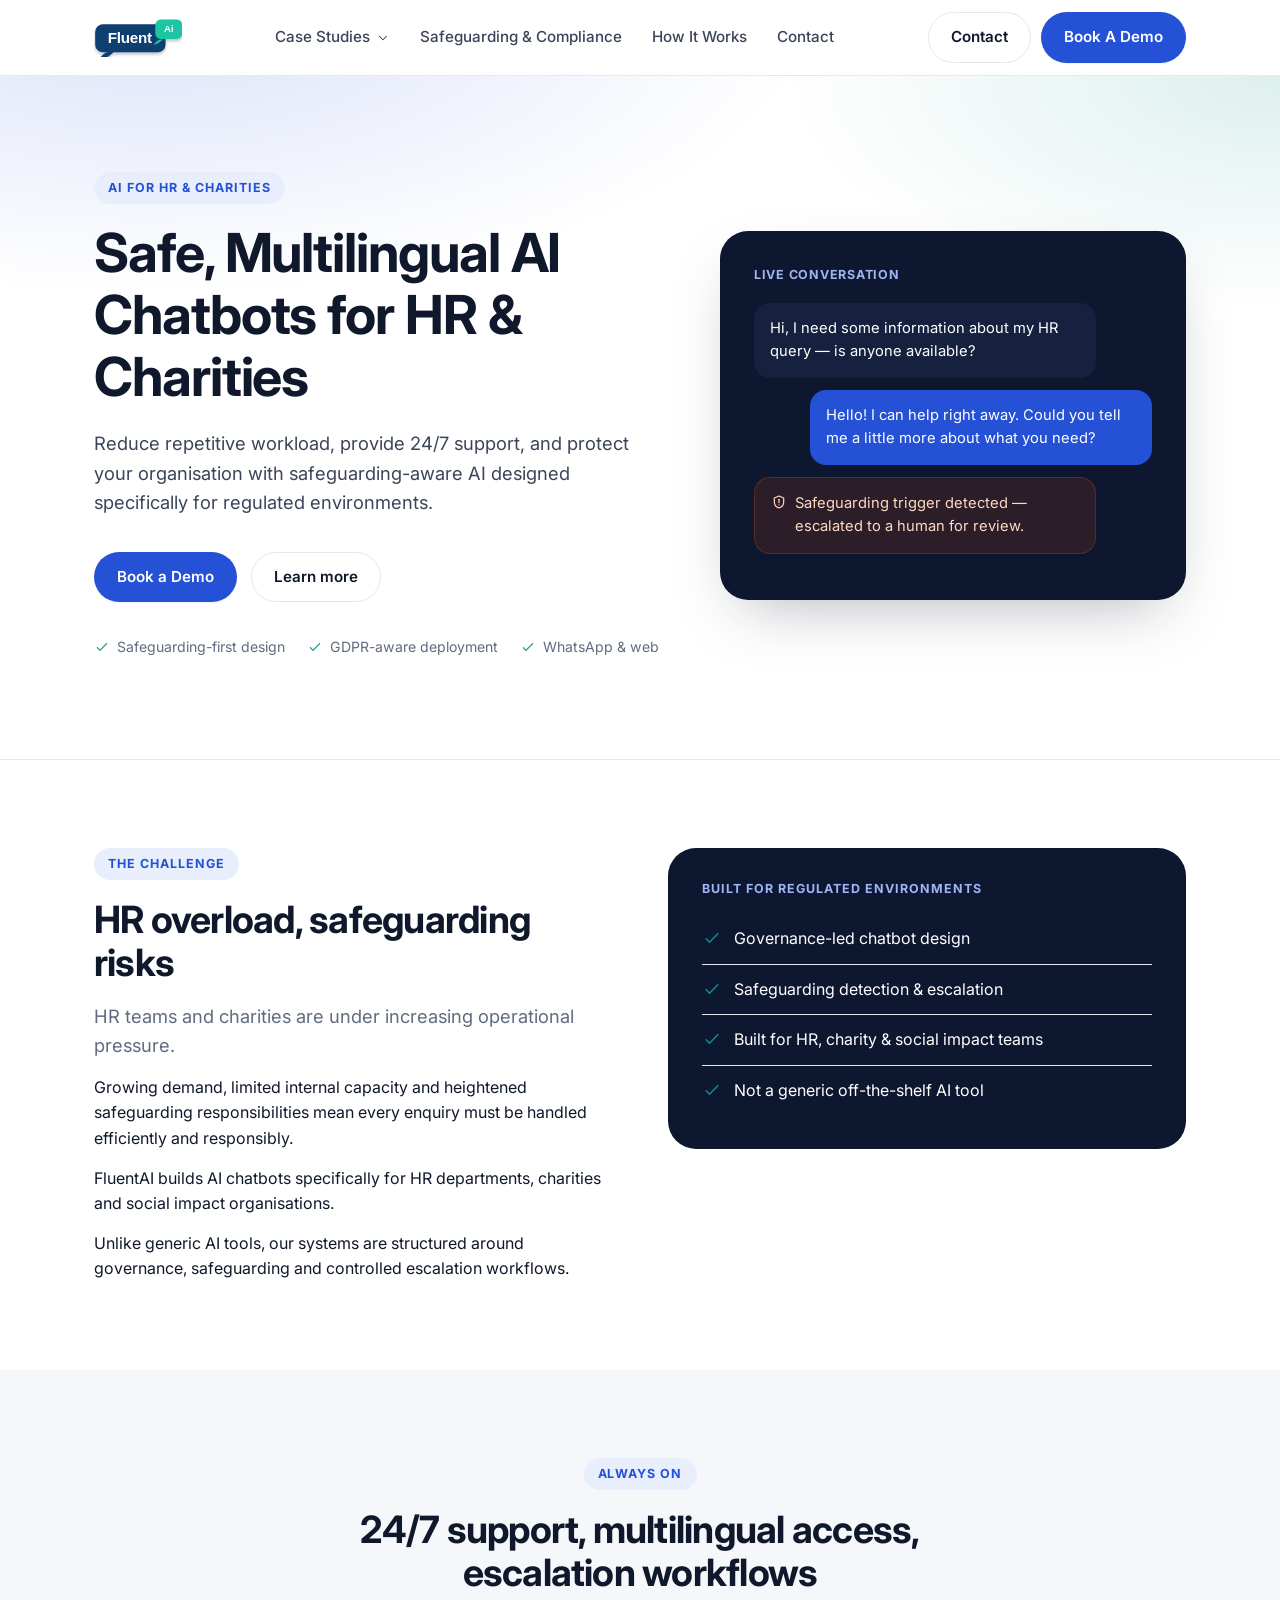
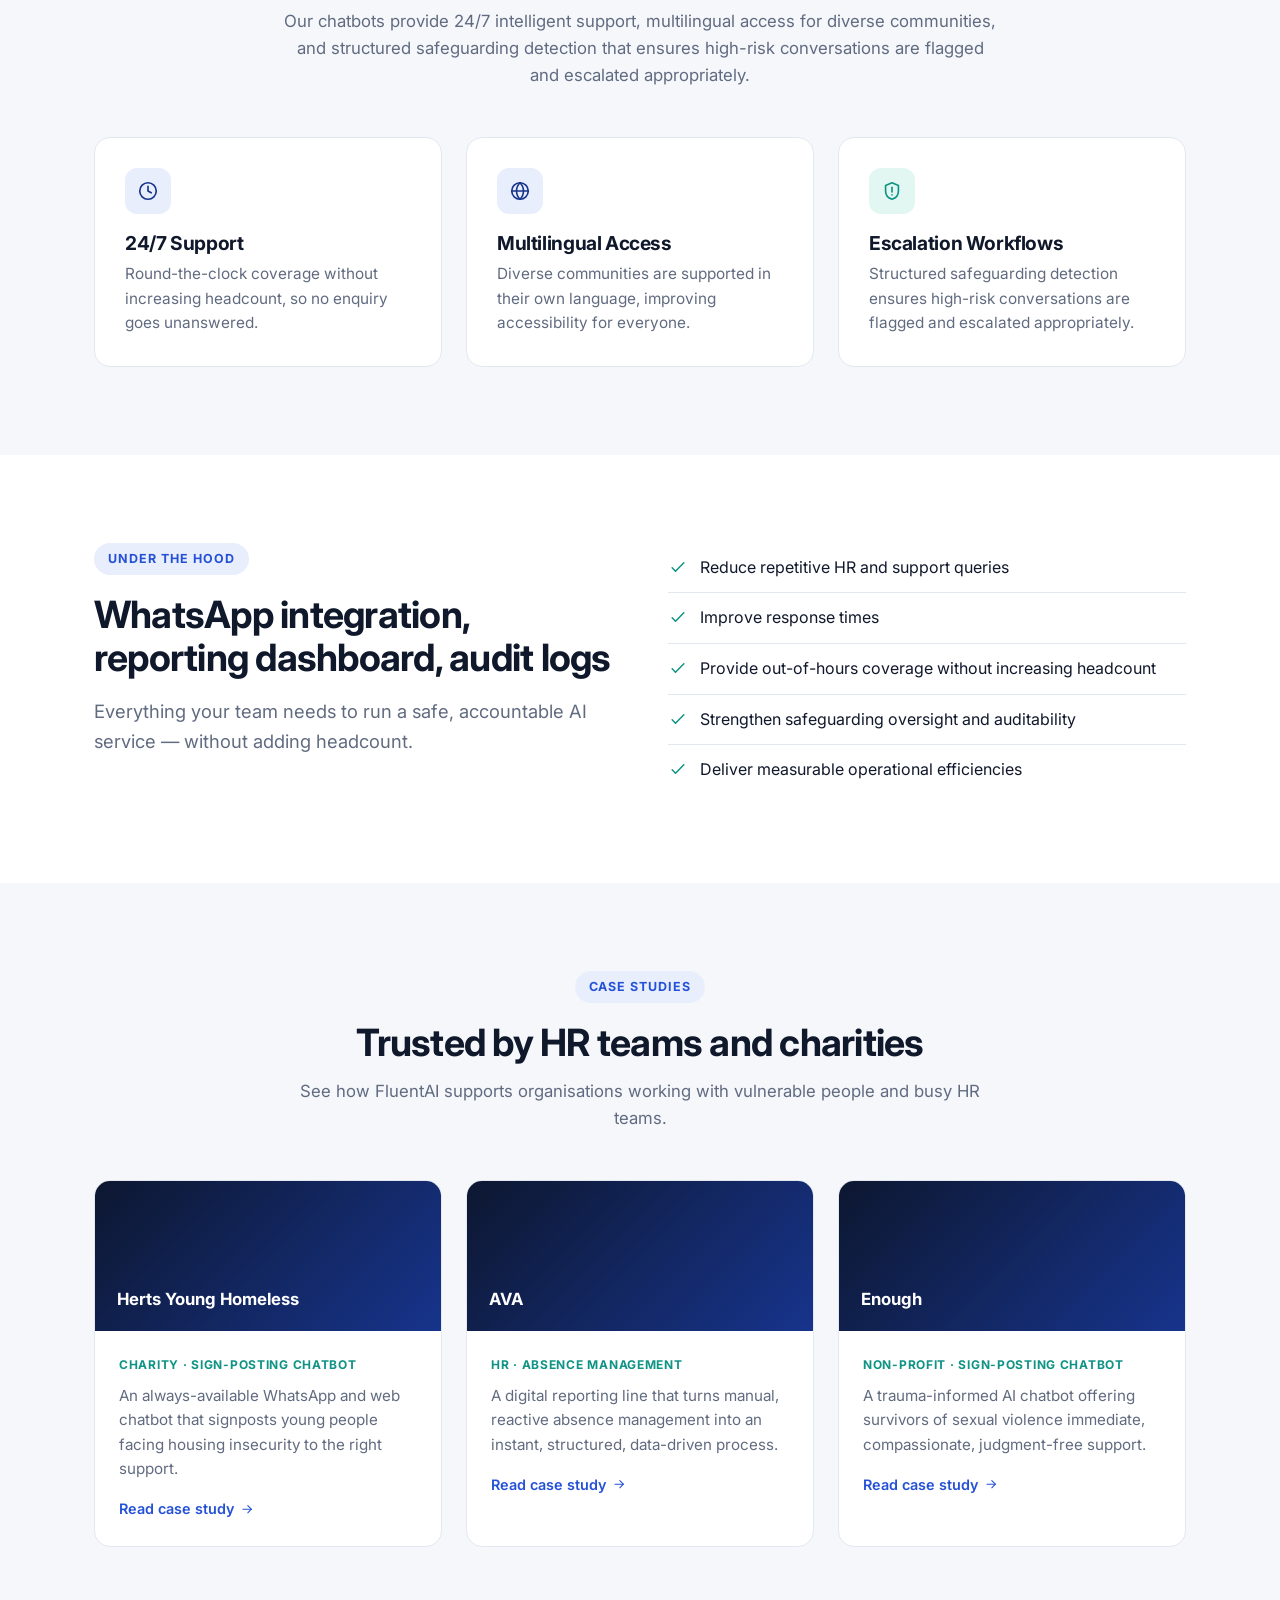
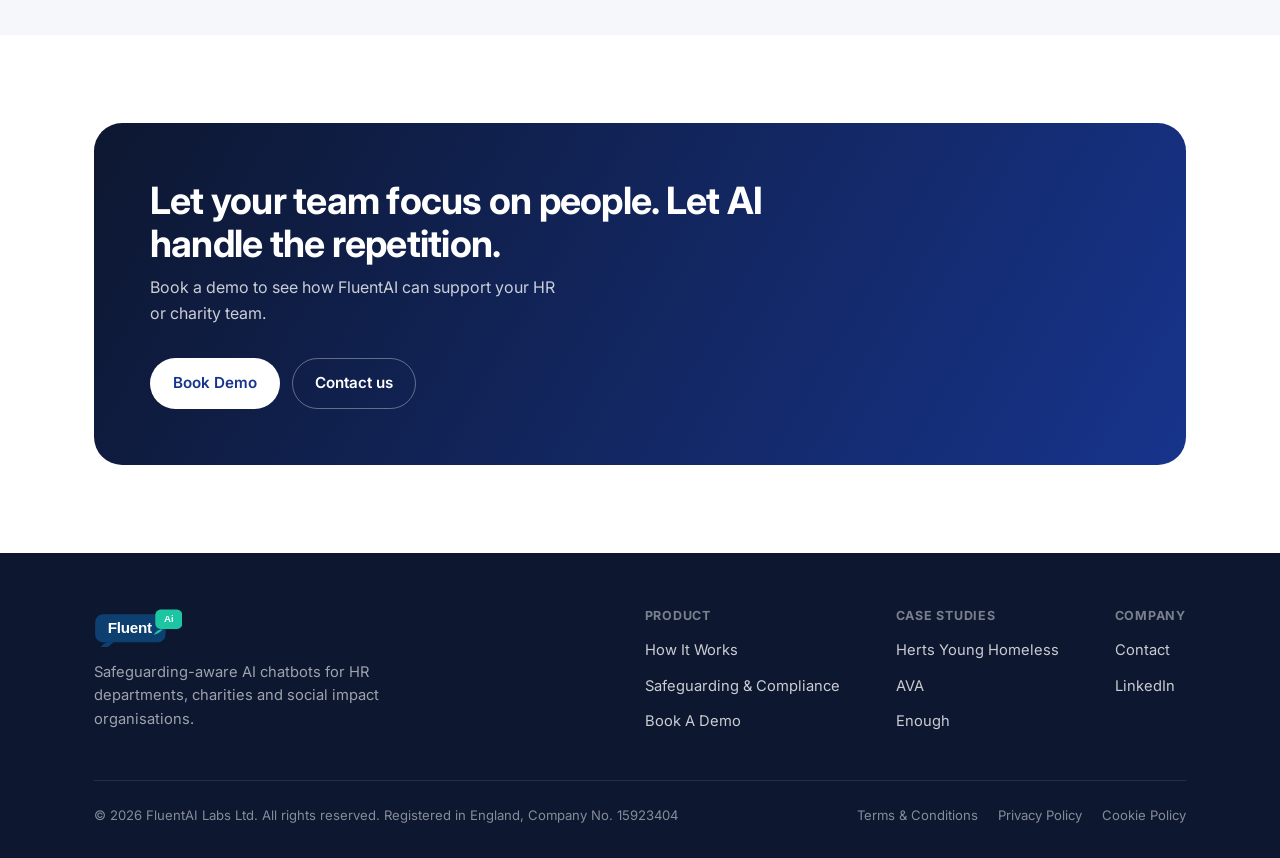
==== index.html @ 43ae9931 "Replace header/footer wordmark with the FluentAI logo, drop template notices Adds assets/logo.svg (t" ====
<!doctype html>
<html lang="en-GB">
<head>
  <meta charset="UTF-8">
  <meta name="viewport" content="width=device-width, initial-scale=1">
  <title>FluentAI — Safe, Multilingual AI Chatbots for HR & Charities</title>
  <meta name="description" content="FluentAI builds safeguarding-aware AI chatbots for HR departments, charities and social impact organisations — 24/7 support, multilingual access and controlled escalation workflows.">
  <link rel="icon" href="/favicon.svg" type="image/svg+xml">
  <link rel="preconnect" href="https://fonts.googleapis.com">
  <link rel="preconnect" href="https://fonts.gstatic.com" crossorigin>
  <link href="https://fonts.googleapis.com/css2?family=Inter:wght@400;500;600;700;800&display=swap" rel="stylesheet">
  <link rel="stylesheet" href="/css/styles.css">
</head>
<body>
  <a class="skip-link" href="#main">Skip to content</a>

  <header class="site-header">
    <div class="container">
      <a class="brand" href="/">
        <img src="/assets/logo.svg" alt="FluentAI" class="brand-logo">
      </a>

      <nav class="nav-primary" aria-label="Primary">
        <ul>
          <li class="has-dropdown">
            <a class="nav-link" href="/case-studies/herts-young-homeless.html">Case Studies
              <svg class="icon"><use href="/assets/icons.svg#icon-chevron-down"></use></svg>
            </a>
            <div class="dropdown">
              <a href="/case-studies/herts-young-homeless.html">Herts Young Homeless</a>
              <a href="/case-studies/enough.html">Enough</a>
              <a href="/case-studies/ava.html">AVA</a>
            </div>
          </li>
          <li><a class="nav-link" href="/safeguarding-compliance.html">Safeguarding &amp; Compliance</a></li>
          <li><a class="nav-link" href="/how-it-works.html">How It Works</a></li>
          <li><a class="nav-link" href="/contact.html">Contact</a></li>
        </ul>
      </nav>

      <div class="header-cta">
        <a class="btn btn-ghost" href="/contact.html">Contact</a>
        <a class="btn btn-primary" href="/book-a-demo.html">Book A Demo</a>
        <button class="nav-toggle" aria-label="Toggle menu" aria-expanded="false">
          <svg class="icon"><use href="/assets/icons.svg#icon-menu"></use></svg>
        </button>
      </div>
    </div>
  </header>

  <main id="main">
    <section class="hero">
      <div class="container hero-grid">
        <div>
          <span class="eyebrow">AI for HR &amp; Charities</span>
          <h1>Safe, Multilingual AI Chatbots for HR &amp; Charities</h1>
          <p class="lede">Reduce repetitive workload, provide 24/7 support, and protect your organisation with safeguarding-aware AI designed specifically for regulated environments.</p>
          <div class="hero-actions">
            <a class="btn btn-primary" href="/book-a-demo.html">Book a Demo</a>
            <a class="btn btn-ghost" href="/how-it-works.html">Learn more</a>
          </div>
          <div class="hero-trust">
            <span><svg class="icon"><use href="/assets/icons.svg#icon-check"></use></svg> Safeguarding-first design</span>
            <span><svg class="icon"><use href="/assets/icons.svg#icon-check"></use></svg> GDPR-aware deployment</span>
            <span><svg class="icon"><use href="/assets/icons.svg#icon-check"></use></svg> WhatsApp &amp; web</span>
          </div>
        </div>

        <div class="hero-panel">
          <div class="panel-tag">Live conversation</div>
          <div class="chat-bubble">Hi, I need some information about my HR query — is anyone available?</div>
          <div class="chat-bubble user">Hello! I can help right away. Could you tell me a little more about what you need?</div>
          <div class="chat-bubble flag">
            <svg class="icon"><use href="/assets/icons.svg#icon-shield-alert"></use></svg>
            <span>Safeguarding trigger detected — escalated to a human for review.</span>
          </div>
        </div>
      </div>
    </section>

    <section>
      <div class="container split">
        <div>
          <span class="eyebrow">The Challenge</span>
          <h2>HR overload, safeguarding risks</h2>
          <p class="lede">HR teams and charities are under increasing operational pressure.</p>
          <p>Growing demand, limited internal capacity and heightened safeguarding responsibilities mean every enquiry must be handled efficiently and responsibly.</p>
          <p>FluentAI builds AI chatbots specifically for HR departments, charities and social impact organisations.</p>
          <p>Unlike generic AI tools, our systems are structured around governance, safeguarding and controlled escalation workflows.</p>
        </div>
        <div class="stat-panel">
          <h4>Built for regulated environments</h4>
          <ul class="check-list">
            <li><svg class="icon"><use href="/assets/icons.svg#icon-check"></use></svg> Governance-led chatbot design</li>
            <li><svg class="icon"><use href="/assets/icons.svg#icon-check"></use></svg> Safeguarding detection &amp; escalation</li>
            <li><svg class="icon"><use href="/assets/icons.svg#icon-check"></use></svg> Built for HR, charity &amp; social impact teams</li>
            <li><svg class="icon"><use href="/assets/icons.svg#icon-check"></use></svg> Not a generic off-the-shelf AI tool</li>
          </ul>
        </div>
      </div>
    </section>

    <section class="bg-soft">
      <div class="container">
        <div class="section-head center">
          <span class="eyebrow">Always on</span>
          <h2>24/7 support, multilingual access, escalation workflows</h2>
          <p>Our chatbots provide 24/7 intelligent support, multilingual access for diverse communities, and structured safeguarding detection that ensures high-risk conversations are flagged and escalated appropriately.</p>
        </div>
        <div class="grid grid-3">
          <div class="card feature-card">
            <div class="icon-wrap"><svg class="icon"><use href="/assets/icons.svg#icon-clock"></use></svg></div>
            <h3>24/7 Support</h3>
            <p>Round-the-clock coverage without increasing headcount, so no enquiry goes unanswered.</p>
          </div>
          <div class="card feature-card">
            <div class="icon-wrap"><svg class="icon"><use href="/assets/icons.svg#icon-globe"></use></svg></div>
            <h3>Multilingual Access</h3>
            <p>Diverse communities are supported in their own language, improving accessibility for everyone.</p>
          </div>
          <div class="card feature-card accent">
            <div class="icon-wrap"><svg class="icon"><use href="/assets/icons.svg#icon-shield-alert"></use></svg></div>
            <h3>Escalation Workflows</h3>
            <p>Structured safeguarding detection ensures high-risk conversations are flagged and escalated appropriately.</p>
          </div>
        </div>
      </div>
    </section>

    <section>
      <div class="container split">
        <div>
          <span class="eyebrow">Under the hood</span>
          <h2>WhatsApp integration, reporting dashboard, audit logs</h2>
          <p class="lede">Everything your team needs to run a safe, accountable AI service — without adding headcount.</p>
        </div>
        <ul class="check-list">
          <li><svg class="icon"><use href="/assets/icons.svg#icon-check"></use></svg> Reduce repetitive HR and support queries</li>
          <li><svg class="icon"><use href="/assets/icons.svg#icon-check"></use></svg> Improve response times</li>
          <li><svg class="icon"><use href="/assets/icons.svg#icon-check"></use></svg> Provide out-of-hours coverage without increasing headcount</li>
          <li><svg class="icon"><use href="/assets/icons.svg#icon-check"></use></svg> Strengthen safeguarding oversight and auditability</li>
          <li><svg class="icon"><use href="/assets/icons.svg#icon-check"></use></svg> Deliver measurable operational efficiencies</li>
        </ul>
      </div>
    </section>

    <section class="bg-soft">
      <div class="container">
        <div class="section-head center">
          <span class="eyebrow">Case Studies</span>
          <h2>Trusted by HR teams and charities</h2>
          <p>See how FluentAI supports organisations working with vulnerable people and busy HR teams.</p>
        </div>
        <div class="grid grid-3">
          <a class="case-card" href="/case-studies/herts-young-homeless.html">
            <div class="case-media">Herts Young Homeless</div>
            <div class="case-body">
              <span class="case-tag">Charity · Sign-posting chatbot</span>
              <p>An always-available WhatsApp and web chatbot that signposts young people facing housing insecurity to the right support.</p>
              <span class="read-more">Read case study <svg class="icon"><use href="/assets/icons.svg#icon-arrow-right"></use></svg></span>
            </div>
          </a>
          <a class="case-card" href="/case-studies/ava.html">
            <div class="case-media">AVA</div>
            <div class="case-body">
              <span class="case-tag">HR · Absence management</span>
              <p>A digital reporting line that turns manual, reactive absence management into an instant, structured, data-driven process.</p>
              <span class="read-more">Read case study <svg class="icon"><use href="/assets/icons.svg#icon-arrow-right"></use></svg></span>
            </div>
          </a>
          <a class="case-card" href="/case-studies/enough.html">
            <div class="case-media">Enough</div>
            <div class="case-body">
              <span class="case-tag">Non-profit · Sign-posting chatbot</span>
              <p>A trauma-informed AI chatbot offering survivors of sexual violence immediate, compassionate, judgment-free support.</p>
              <span class="read-more">Read case study <svg class="icon"><use href="/assets/icons.svg#icon-arrow-right"></use></svg></span>
            </div>
          </a>
        </div>
      </div>
    </section>

    <section>
      <div class="container">
        <div class="cta-band">
          <div>
            <h2>Let your team focus on people. Let AI handle the repetition.</h2>
            <p>Book a demo to see how FluentAI can support your HR or charity team.</p>
          </div>
          <div class="cta-band-actions">
            <a class="btn btn-on-dark" href="/book-a-demo.html">Book Demo</a>
            <a class="btn btn-ghost-on-dark" href="/contact.html">Contact us</a>
          </div>
        </div>
      </div>
    </section>
  </main>

  <footer class="site-footer">
    <div class="container">
      <div class="footer-top">
        <div class="footer-brand">
          <a class="brand" href="/">
            <img src="/assets/logo.svg" alt="FluentAI" class="brand-logo">
          </a>
          <p>Safeguarding-aware AI chatbots for HR departments, charities and social impact organisations.</p>
        </div>
        <div class="footer-cols">
          <div class="footer-col">
            <h4>Product</h4>
            <ul>
              <li><a href="/how-it-works.html">How It Works</a></li>
              <li><a href="/safeguarding-compliance.html">Safeguarding &amp; Compliance</a></li>
              <li><a href="/book-a-demo.html">Book A Demo</a></li>
            </ul>
          </div>
          <div class="footer-col">
            <h4>Case Studies</h4>
            <ul>
              <li><a href="/case-studies/herts-young-homeless.html">Herts Young Homeless</a></li>
              <li><a href="/case-studies/ava.html">AVA</a></li>
              <li><a href="/case-studies/enough.html">Enough</a></li>
            </ul>
          </div>
          <div class="footer-col">
            <h4>Company</h4>
            <ul>
              <li><a href="/contact.html">Contact</a></li>
              <li><a href="https://www.linkedin.com/in/tidunton/">LinkedIn</a></li>
            </ul>
          </div>
        </div>
      </div>
      <div class="footer-bottom">
        <span>© 2026 FluentAI Labs Ltd. All rights reserved. Registered in England, Company No. 15923404</span>
        <span class="legal-links">
          <a href="/terms-and-conditions.html">Terms &amp; Conditions</a>
          <a href="/privacy-policy.html">Privacy Policy</a>
          <a href="/cookie-policy.html">Cookie Policy</a>
        </span>
      </div>
    </div>
  </footer>

  <script src="/js/main.js"></script>
</body>
</html>
---- css/styles.css ----
/* FluentAI — design system & site styles */

:root {
  --ink: #10182b;
  --ink-soft: #3c4459;
  --muted: #616b80;
  --line: #e3e7f0;
  --surface: #ffffff;
  --surface-soft: #f5f7fb;
  --surface-deep: #0d1730;
  --surface-deep-soft: #16213f;
  --primary: #2451d6;
  --primary-dark: #17348c;
  --primary-soft: #e9eefc;
  --accent: #0e9384;
  --accent-soft: #e2f6f2;
  --warn: #b5450e;
  --radius-sm: 10px;
  --radius-md: 16px;
  --radius-lg: 28px;
  --shadow-sm: 0 1px 2px rgba(16, 24, 43, 0.06);
  --shadow-md: 0 12px 32px -16px rgba(16, 24, 43, 0.28);
  --shadow-lg: 0 24px 64px -24px rgba(16, 24, 43, 0.35);
  --container: 1140px;
  --nav-h: 76px;
}

* { box-sizing: border-box; }
html { scroll-behavior: smooth; }
[hidden] { display: none !important; }

body {
  margin: 0;
  font-family: "Inter", -apple-system, BlinkMacSystemFont, "Segoe UI", Roboto, sans-serif;
  color: var(--ink);
  background: var(--surface);
  line-height: 1.6;
  -webkit-font-smoothing: antialiased;
}

img { max-width: 100%; display: block; }
a { color: inherit; }
ul { list-style: none; margin: 0; padding: 0; }
button { font: inherit; }

.container {
  width: 100%;
  max-width: var(--container);
  margin: 0 auto;
  padding: 0 24px;
}

.icon {
  width: 1em;
  height: 1em;
  stroke: currentColor;
  fill: none;
  stroke-width: 1.8;
  stroke-linecap: round;
  stroke-linejoin: round;
}

/* Skip link */
.skip-link {
  position: absolute;
  left: -999px;
  top: 0;
  background: var(--primary);
  color: #fff;
  padding: 12px 18px;
  border-radius: 0 0 8px 0;
  z-index: 200;
}
.skip-link:focus { left: 0; }

/* ---------- Header ---------- */
.site-header {
  position: sticky;
  top: 0;
  z-index: 100;
  height: var(--nav-h);
  display: flex;
  align-items: center;
  background: rgba(255, 255, 255, 0.98);
  border-bottom: 1px solid var(--line);
}

.site-header .container {
  display: flex;
  align-items: center;
  justify-content: space-between;
  gap: 24px;
}

.brand {
  display: flex;
  align-items: center;
  gap: 10px;
  text-decoration: none;
  flex-shrink: 0;
}

.brand-logo {
  height: 38px;
  width: auto;
  display: block;
}

.nav-primary {
  display: flex;
  align-items: center;
  gap: 4px;
}

.nav-primary > ul {
  display: flex;
  align-items: center;
  gap: 2px;
}

.nav-link {
  display: inline-flex;
  align-items: center;
  gap: 6px;
  padding: 10px 14px;
  border-radius: 999px;
  text-decoration: none;
  color: var(--ink-soft);
  font-size: 0.95rem;
  font-weight: 500;
  white-space: nowrap;
}
.nav-link:hover,
.nav-link:focus-visible,
.nav-link[aria-current="page"] {
  background: var(--surface-soft);
  color: var(--ink);
}

.has-dropdown { position: relative; }
.has-dropdown .nav-link svg { width: 14px; height: 14px; transition: transform 0.15s ease; }
.has-dropdown.is-open .nav-link svg { transform: rotate(180deg); }

.dropdown {
  position: absolute;
  top: calc(100% + 8px);
  left: 0;
  min-width: 240px;
  background: var(--surface);
  border: 1px solid var(--line);
  border-radius: var(--radius-md);
  box-shadow: var(--shadow-md);
  padding: 8px;
  opacity: 0;
  visibility: hidden;
  transform: translateY(6px);
  transition: opacity 0.15s ease, transform 0.15s ease, visibility 0.15s;
}
.has-dropdown.is-open .dropdown,
.has-dropdown:hover .dropdown,
.has-dropdown:focus-within .dropdown {
  opacity: 1;
  visibility: visible;
  transform: translateY(0);
}

.dropdown a {
  display: block;
  padding: 10px 14px;
  border-radius: var(--radius-sm);
  text-decoration: none;
  color: var(--ink-soft);
  font-size: 0.92rem;
}
.dropdown a:hover { background: var(--surface-soft); color: var(--ink); }

.header-cta { display: flex; align-items: center; gap: 10px; flex-shrink: 0; }

.nav-toggle {
  display: none;
  border: 1px solid var(--line);
  background: var(--surface);
  border-radius: 10px;
  width: 42px;
  height: 42px;
  align-items: center;
  justify-content: center;
  cursor: pointer;
}
.nav-toggle svg { width: 20px; height: 20px; }

/* ---------- Buttons ---------- */
.btn {
  display: inline-flex;
  align-items: center;
  justify-content: center;
  gap: 8px;
  padding: 12px 22px;
  border-radius: 999px;
  font-weight: 600;
  font-size: 0.95rem;
  text-decoration: none;
  border: 1px solid transparent;
  cursor: pointer;
  transition: transform 0.12s ease, box-shadow 0.12s ease, background 0.15s ease, color 0.15s ease, border-color 0.15s ease;
  white-space: nowrap;
}
.btn:active { transform: translateY(1px); }

.btn-primary { background: var(--primary); color: #fff; box-shadow: var(--shadow-sm); }
.btn-primary:hover { background: var(--primary-dark); }

.btn-ghost { background: transparent; color: var(--ink); border-color: var(--line); }
.btn-ghost:hover { border-color: var(--ink-soft); }

.btn-on-dark { background: #fff; color: var(--primary-dark); }
.btn-on-dark:hover { background: var(--primary-soft); }

.btn-ghost-on-dark { background: transparent; color: #fff; border-color: rgba(255,255,255,0.35); }
.btn-ghost-on-dark:hover { border-color: #fff; }

.btn-block { width: 100%; }
.btn-sm { padding: 9px 16px; font-size: 0.88rem; }

/* ---------- Sections / typography ---------- */
.eyebrow {
  display: inline-flex;
  align-items: center;
  gap: 8px;
  font-size: 0.78rem;
  font-weight: 700;
  letter-spacing: 0.08em;
  text-transform: uppercase;
  color: var(--primary);
  background: var(--primary-soft);
  padding: 6px 14px;
  border-radius: 999px;
  margin-bottom: 18px;
}

h1, h2, h3, h4 { line-height: 1.15; letter-spacing: -0.02em; margin: 0; font-weight: 700; }
h1 { font-size: clamp(2.1rem, 4.2vw, 3.4rem); }
h2 { font-size: clamp(1.7rem, 3vw, 2.35rem); }
h3 { font-size: 1.2rem; }
p { margin: 0; }
.lede { font-size: 1.15rem; color: var(--ink-soft); }

section { padding: 88px 0; }
section.tight { padding: 56px 0; }

.section-head { max-width: 720px; margin-bottom: 48px; }
.section-head.center { margin-left: auto; margin-right: auto; text-align: center; }
.section-head p { margin-top: 14px; color: var(--muted); font-size: 1.05rem; }

.bg-soft { background: var(--surface-soft); }

/* ---------- Hero ---------- */
.hero {
  position: relative;
  padding: 96px 0 100px;
  background:
    radial-gradient(1100px 480px at 12% -10%, rgba(36, 81, 214, 0.16), transparent 60%),
    radial-gradient(900px 420px at 100% 0%, rgba(14, 147, 132, 0.14), transparent 55%),
    var(--surface);
  border-bottom: 1px solid var(--line);
  overflow: hidden;
}

.hero-grid {
  display: grid;
  grid-template-columns: 1.1fr 0.9fr;
  gap: 56px;
  align-items: center;
}

.hero h1 { margin-bottom: 22px; }
.hero .lede { max-width: 46ch; margin-bottom: 34px; }
.hero-actions { display: flex; gap: 14px; flex-wrap: wrap; margin-bottom: 34px; }

.hero-trust {
  display: flex;
  gap: 22px;
  flex-wrap: wrap;
  color: var(--muted);
  font-size: 0.88rem;
}
.hero-trust span { display: flex; align-items: center; gap: 7px; }
.hero-trust svg { width: 16px; height: 16px; color: var(--accent); }

.hero-panel {
  background: var(--surface-deep);
  border-radius: var(--radius-lg);
  padding: 34px;
  color: #fff;
  box-shadow: var(--shadow-lg);
  position: relative;
}
.hero-panel .panel-tag {
  font-size: 0.78rem;
  font-weight: 700;
  letter-spacing: 0.06em;
  text-transform: uppercase;
  color: #9fb4f5;
  margin-bottom: 18px;
}
.chat-bubble {
  background: var(--surface-deep-soft);
  border-radius: var(--radius-md);
  padding: 14px 16px;
  margin-bottom: 12px;
  font-size: 0.92rem;
  max-width: 86%;
}
.chat-bubble.user {
  margin-left: auto;
  background: var(--primary);
  color: #fff;
}
.chat-bubble.flag {
  background: rgba(181, 69, 14, 0.18);
  border: 1px solid rgba(181, 69, 14, 0.35);
  color: #ffd9c2;
  display: flex;
  gap: 8px;
  align-items: flex-start;
}
.chat-bubble.flag svg { width: 16px; height: 16px; flex-shrink: 0; margin-top: 2px; }

/* ---------- Feature grids ---------- */
.grid { display: grid; gap: 24px; }
.grid-3 { grid-template-columns: repeat(3, 1fr); }
.grid-2 { grid-template-columns: repeat(2, 1fr); }
.grid-4 { grid-template-columns: repeat(4, 1fr); }

.card {
  background: var(--surface);
  border: 1px solid var(--line);
  border-radius: var(--radius-md);
  padding: 30px;
}

.feature-card .icon-wrap {
  width: 46px;
  height: 46px;
  border-radius: 12px;
  background: var(--primary-soft);
  color: var(--primary-dark);
  display: flex;
  align-items: center;
  justify-content: center;
  margin-bottom: 18px;
}
.feature-card .icon-wrap svg { width: 22px; height: 22px; }
.feature-card h3 { margin-bottom: 8px; }
.feature-card p { color: var(--muted); font-size: 0.96rem; }

.feature-card.accent .icon-wrap { background: var(--accent-soft); color: var(--accent); }

/* ---------- Check list ---------- */
.check-list li {
  display: flex;
  gap: 12px;
  align-items: flex-start;
  padding: 12px 0;
  border-bottom: 1px solid var(--line);
}
.check-list li:last-child { border-bottom: none; }
.check-list svg {
  width: 20px;
  height: 20px;
  color: var(--accent);
  flex-shrink: 0;
  margin-top: 2px;
}

/* ---------- Steps ---------- */
.steps { counter-reset: step; display: grid; gap: 0; }
.step {
  display: grid;
  grid-template-columns: 64px 1fr;
  gap: 22px;
  padding: 28px 0;
  border-top: 1px solid var(--line);
}
.step:first-child { border-top: none; }
.step-num {
  width: 48px;
  height: 48px;
  border-radius: 50%;
  background: var(--surface-deep);
  color: #fff;
  display: flex;
  align-items: center;
  justify-content: center;
  font-weight: 700;
}
.step h3 { margin-bottom: 8px; }
.step p { color: var(--muted); }

/* ---------- Panel band (challenge / solution etc) ---------- */
.split {
  display: grid;
  grid-template-columns: 1fr 1fr;
  gap: 56px;
  align-items: start;
}
.split h2 { margin-bottom: 18px; }
.split p + p { margin-top: 14px; }
.split .lede { color: var(--muted); }

.stat-panel {
  background: var(--surface-deep);
  color: #fff;
  border-radius: var(--radius-lg);
  padding: 34px;
}
.stat-panel h4 {
  font-size: 0.78rem;
  text-transform: uppercase;
  letter-spacing: 0.08em;
  color: #9fb4f5;
  margin-bottom: 18px;
}

/* ---------- CTA band ---------- */
.cta-band {
  background: linear-gradient(120deg, var(--surface-deep), var(--primary-dark));
  color: #fff;
  border-radius: var(--radius-lg);
  padding: 56px;
  display: flex;
  align-items: center;
  justify-content: space-between;
  gap: 32px;
  flex-wrap: wrap;
}
.cta-band h2 { max-width: 30ch; margin-bottom: 10px; }
.cta-band p { color: rgba(255,255,255,0.78); max-width: 42ch; }
.cta-band-actions { display: flex; gap: 12px; flex-wrap: wrap; }

/* ---------- Case study cards ---------- */
.case-card {
  display: flex;
  flex-direction: column;
  border: 1px solid var(--line);
  border-radius: var(--radius-md);
  overflow: hidden;
  text-decoration: none;
  color: inherit;
  background: var(--surface);
  transition: box-shadow 0.15s ease, transform 0.15s ease;
}
.case-card:hover { box-shadow: var(--shadow-md); transform: translateY(-2px); }
.case-card .case-media {
  height: 150px;
  background: linear-gradient(135deg, var(--surface-deep), var(--primary-dark));
  display: flex;
  align-items: flex-end;
  padding: 18px 22px;
  color: #fff;
  font-weight: 700;
  font-size: 1.05rem;
}
.case-card .case-body { padding: 24px; }
.case-card .case-tag {
  font-size: 0.75rem;
  font-weight: 700;
  text-transform: uppercase;
  letter-spacing: 0.06em;
  color: var(--accent);
  margin-bottom: 10px;
  display: block;
}
.case-card p { color: var(--muted); font-size: 0.95rem; margin-top: 10px; }
.case-card .read-more {
  margin-top: 16px;
  display: inline-flex;
  align-items: center;
  gap: 6px;
  font-weight: 600;
  font-size: 0.9rem;
  color: var(--primary);
}

/* ---------- Case study detail page ---------- */
.case-hero {
  background: linear-gradient(135deg, var(--surface-deep), var(--primary-dark));
  color: #fff;
  padding: 80px 0 64px;
}
.case-hero .case-tag {
  display: inline-block;
  font-size: 0.78rem;
  font-weight: 700;
  text-transform: uppercase;
  letter-spacing: 0.08em;
  color: #9fb4f5;
  margin-bottom: 16px;
}
.case-hero h1 { margin-bottom: 14px; }
.case-hero .lede { color: rgba(255,255,255,0.82); max-width: 60ch; }

.case-body { padding: 64px 0; }
.case-body .prose { max-width: 760px; margin: 0 auto; }
.prose h2 { margin: 48px 0 16px; }
.prose h2:first-child { margin-top: 0; }
.prose p { color: var(--ink-soft); margin-bottom: 14px; }
.prose ul { margin: 18px 0; }
.prose ul li {
  position: relative;
  padding-left: 26px;
  margin-bottom: 10px;
  color: var(--ink-soft);
}
.prose ul li::before {
  content: "";
  position: absolute;
  left: 0;
  top: 9px;
  width: 8px;
  height: 8px;
  border-radius: 50%;
  background: var(--accent);
}

.quote {
  background: var(--surface-soft);
  border-left: 4px solid var(--accent);
  border-radius: var(--radius-sm);
  padding: 26px 28px;
  margin: 28px 0;
  font-size: 1.08rem;
  font-style: italic;
  color: var(--ink);
}
.quote cite {
  display: block;
  margin-top: 12px;
  font-style: normal;
  font-size: 0.85rem;
  font-weight: 600;
  color: var(--muted);
}

.testimonial-grid {
  display: grid;
  grid-template-columns: repeat(2, 1fr);
  gap: 16px;
  margin: 24px 0;
}
.testimonial-grid blockquote {
  margin: 0;
  padding: 18px 20px;
  background: var(--surface-soft);
  border-radius: var(--radius-sm);
  font-size: 0.94rem;
  color: var(--ink-soft);
}

.stat-row { display: grid; grid-template-columns: repeat(3, 1fr); gap: 16px; margin: 28px 0; }
.stat-row .stat {
  background: var(--surface-soft);
  border-radius: var(--radius-sm);
  padding: 20px;
  text-align: center;
}
.stat-row .stat strong { display: block; font-size: 1.5rem; color: var(--primary-dark); }
.stat-row .stat span { font-size: 0.82rem; color: var(--muted); }

.case-pagination {
  display: flex;
  justify-content: space-between;
  gap: 16px;
  margin-top: 56px;
  padding-top: 32px;
  border-top: 1px solid var(--line);
  flex-wrap: wrap;
}
.case-pagination a {
  text-decoration: none;
  color: var(--ink-soft);
  font-size: 0.88rem;
  max-width: 260px;
}
.case-pagination a strong { display: block; color: var(--ink); font-size: 1rem; margin-top: 4px; }
.case-pagination .next { text-align: right; margin-left: auto; }

/* ---------- Forms ---------- */
.form-card {
  background: var(--surface);
  border: 1px solid var(--line);
  border-radius: var(--radius-lg);
  padding: 40px;
  box-shadow: var(--shadow-md);
}
.field { margin-bottom: 20px; }
.field label {
  display: block;
  font-size: 0.88rem;
  font-weight: 600;
  margin-bottom: 8px;
  color: var(--ink-soft);
}
.field input,
.field textarea,
.field select {
  width: 100%;
  padding: 12px 14px;
  border-radius: 10px;
  border: 1px solid var(--line);
  background: var(--surface-soft);
  font: inherit;
  color: var(--ink);
}
.field input:focus,
.field textarea:focus,
.field select:focus {
  outline: 2px solid var(--primary);
  outline-offset: 1px;
  background: var(--surface);
}
.field-row { display: grid; grid-template-columns: 1fr 1fr; gap: 16px; }
.field textarea { min-height: 130px; resize: vertical; }
.form-note { font-size: 0.82rem; color: var(--muted); margin-top: 4px; }

.form-status {
  margin-top: 18px;
  padding: 14px 16px;
  border-radius: 10px;
  font-size: 0.92rem;
  display: none;
}
.form-status.is-success { display: block; background: var(--accent-soft); color: #0a5c52; }
.form-status.is-error { display: block; background: #fdecea; color: #9a2b1e; }
.form-status.is-loading { display: block; background: var(--surface-soft); color: var(--muted); }

.hp-field {
  position: absolute;
  left: -9999px;
  width: 1px;
  height: 1px;
  overflow: hidden;
}

.contact-panel {
  background: var(--surface-deep);
  color: #fff;
  border-radius: var(--radius-lg);
  padding: 40px;
}
.contact-panel .icon-row {
  display: flex;
  align-items: center;
  gap: 14px;
  padding: 16px 0;
  border-bottom: 1px solid rgba(255,255,255,0.12);
}
.contact-panel .icon-row:last-child { border-bottom: none; }
.contact-panel .icon-row .icon-wrap {
  width: 40px;
  height: 40px;
  border-radius: 10px;
  background: rgba(255,255,255,0.1);
  display: flex;
  align-items: center;
  justify-content: center;
  flex-shrink: 0;
}
.contact-panel .icon-row .icon-wrap svg { width: 18px; height: 18px; }
.contact-panel .icon-row a,
.contact-panel .icon-row span { color: #fff; text-decoration: none; font-weight: 500; }
.contact-panel .icon-row small { display: block; color: rgba(255,255,255,0.6); font-size: 0.78rem; margin-top: 2px; }

/* ---------- Legal pages ---------- */
.legal-page { padding: 64px 0 96px; }
.legal-page .legal-head { max-width: 760px; margin: 0 auto 40px; }
.legal-page .legal-head .updated { color: var(--muted); font-size: 0.88rem; margin-top: 10px; }
.legal-notice {
  max-width: 760px;
  margin: 0 auto 40px;
  background: #fff7ed;
  border: 1px solid #fcd9a8;
  color: #7c4a03;
  border-radius: var(--radius-sm);
  padding: 18px 20px;
  font-size: 0.92rem;
  display: flex;
  gap: 12px;
}
.legal-notice svg { width: 20px; height: 20px; flex-shrink: 0; margin-top: 1px; }
.legal-content { max-width: 760px; margin: 0 auto; }
.legal-content h2 { font-size: 1.2rem; margin: 34px 0 12px; }
.legal-content h2:first-child { margin-top: 0; }
.legal-content p { color: var(--ink-soft); margin-bottom: 12px; }
.legal-content ul { margin: 12px 0 18px; }
.legal-content ul li {
  position: relative;
  padding-left: 22px;
  margin-bottom: 8px;
  color: var(--ink-soft);
}
.legal-content ul li::before {
  content: "";
  position: absolute;
  left: 4px;
  top: 10px;
  width: 6px;
  height: 6px;
  border-radius: 50%;
  background: var(--primary);
}
.legal-content .clause-num { font-weight: 600; color: var(--ink); }

/* ---------- 404 ---------- */
.not-found {
  min-height: calc(100vh - var(--nav-h));
  display: flex;
  align-items: center;
  justify-content: center;
  text-align: center;
  padding: 80px 24px;
}
.not-found .code {
  font-size: 5rem;
  font-weight: 800;
  color: var(--primary);
  line-height: 1;
  margin-bottom: 16px;
}

/* ---------- Footer ---------- */
.site-footer {
  background: var(--surface-deep);
  color: rgba(255,255,255,0.72);
  padding: 56px 0 32px;
}
.footer-top {
  display: flex;
  justify-content: space-between;
  gap: 40px;
  flex-wrap: wrap;
  padding-bottom: 36px;
  border-bottom: 1px solid rgba(255,255,255,0.1);
  margin-bottom: 24px;
}
.footer-brand { max-width: 320px; }
.footer-brand .brand { color: #fff; margin-bottom: 14px; }
.footer-brand p { color: rgba(255,255,255,0.6); font-size: 0.92rem; }
.footer-cols { display: flex; gap: 56px; flex-wrap: wrap; }
.footer-col h4 {
  font-size: 0.78rem;
  text-transform: uppercase;
  letter-spacing: 0.06em;
  color: rgba(255,255,255,0.45);
  margin-bottom: 14px;
}
.footer-col ul li { margin-bottom: 10px; }
.footer-col a { color: rgba(255,255,255,0.78); text-decoration: none; font-size: 0.92rem; }
.footer-col a:hover { color: #fff; }
.footer-bottom {
  display: flex;
  justify-content: space-between;
  gap: 16px;
  flex-wrap: wrap;
  font-size: 0.82rem;
  color: rgba(255,255,255,0.5);
}
.footer-bottom .legal-links { display: flex; gap: 20px; flex-wrap: wrap; }
.footer-bottom a { color: rgba(255,255,255,0.5); text-decoration: none; }
.footer-bottom a:hover { color: #fff; }

/* ---------- Responsive ---------- */
@media (max-width: 980px) {
  .hero-grid { grid-template-columns: 1fr; }
  .hero-panel { order: -1; }
  .split { grid-template-columns: 1fr; }
  .grid-3, .grid-4 { grid-template-columns: repeat(2, 1fr); }
  .testimonial-grid { grid-template-columns: 1fr; }
  .stat-row { grid-template-columns: 1fr; }
}

@media (max-width: 760px) {
  :root { --nav-h: 68px; }
  .nav-primary, .header-cta .btn-ghost { display: none; }
  .nav-toggle { display: flex; }
  body.nav-open .nav-primary {
    display: block;
    position: fixed;
    top: var(--nav-h);
    left: 0;
    right: 0;
    bottom: 0;
    background: var(--surface);
    padding: 20px;
    overflow-y: auto;
  }
  body.nav-open .nav-primary > ul { flex-direction: column; align-items: stretch; gap: 4px; }
  body.nav-open .nav-link { padding: 14px 16px; }
  body.nav-open .dropdown {
    position: static;
    opacity: 1;
    visibility: visible;
    transform: none;
    box-shadow: none;
    border: none;
    display: none;
    margin-left: 12px;
  }
  body.nav-open .has-dropdown.is-open .dropdown { display: block; }
  body.nav-open .header-cta { display: flex; padding: 16px; border-top: 1px solid var(--line); margin-top: 12px; }
  .header-cta .btn-primary { padding: 10px 16px; font-size: 0.88rem; }

  section { padding: 56px 0; }
  .grid-3, .grid-4, .grid-2 { grid-template-columns: 1fr; }
  .cta-band { padding: 36px 24px; flex-direction: column; align-items: flex-start; }
  .field-row { grid-template-columns: 1fr; }
  .form-card { padding: 26px; }
  .footer-top { flex-direction: column; }
  .case-pagination { flex-direction: column; }
  .case-pagination .next { text-align: left; margin-left: 0; }
}
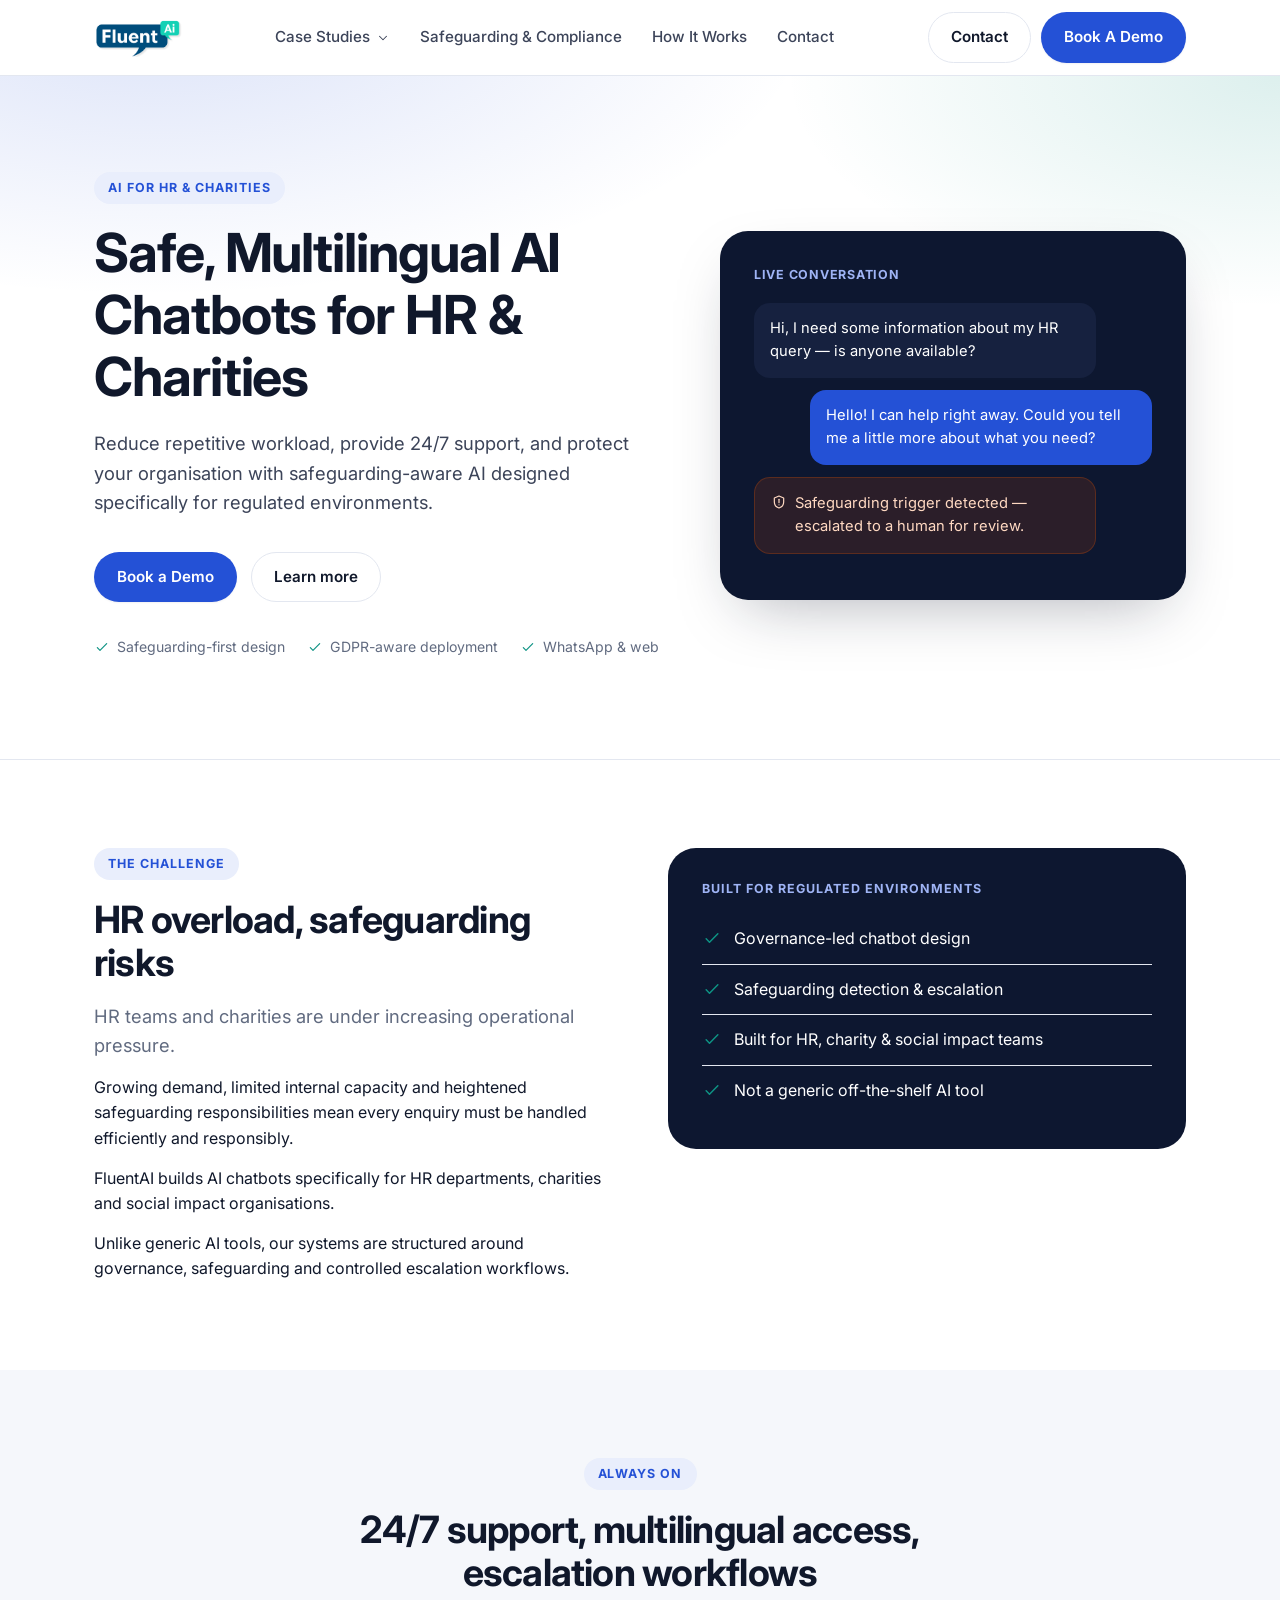
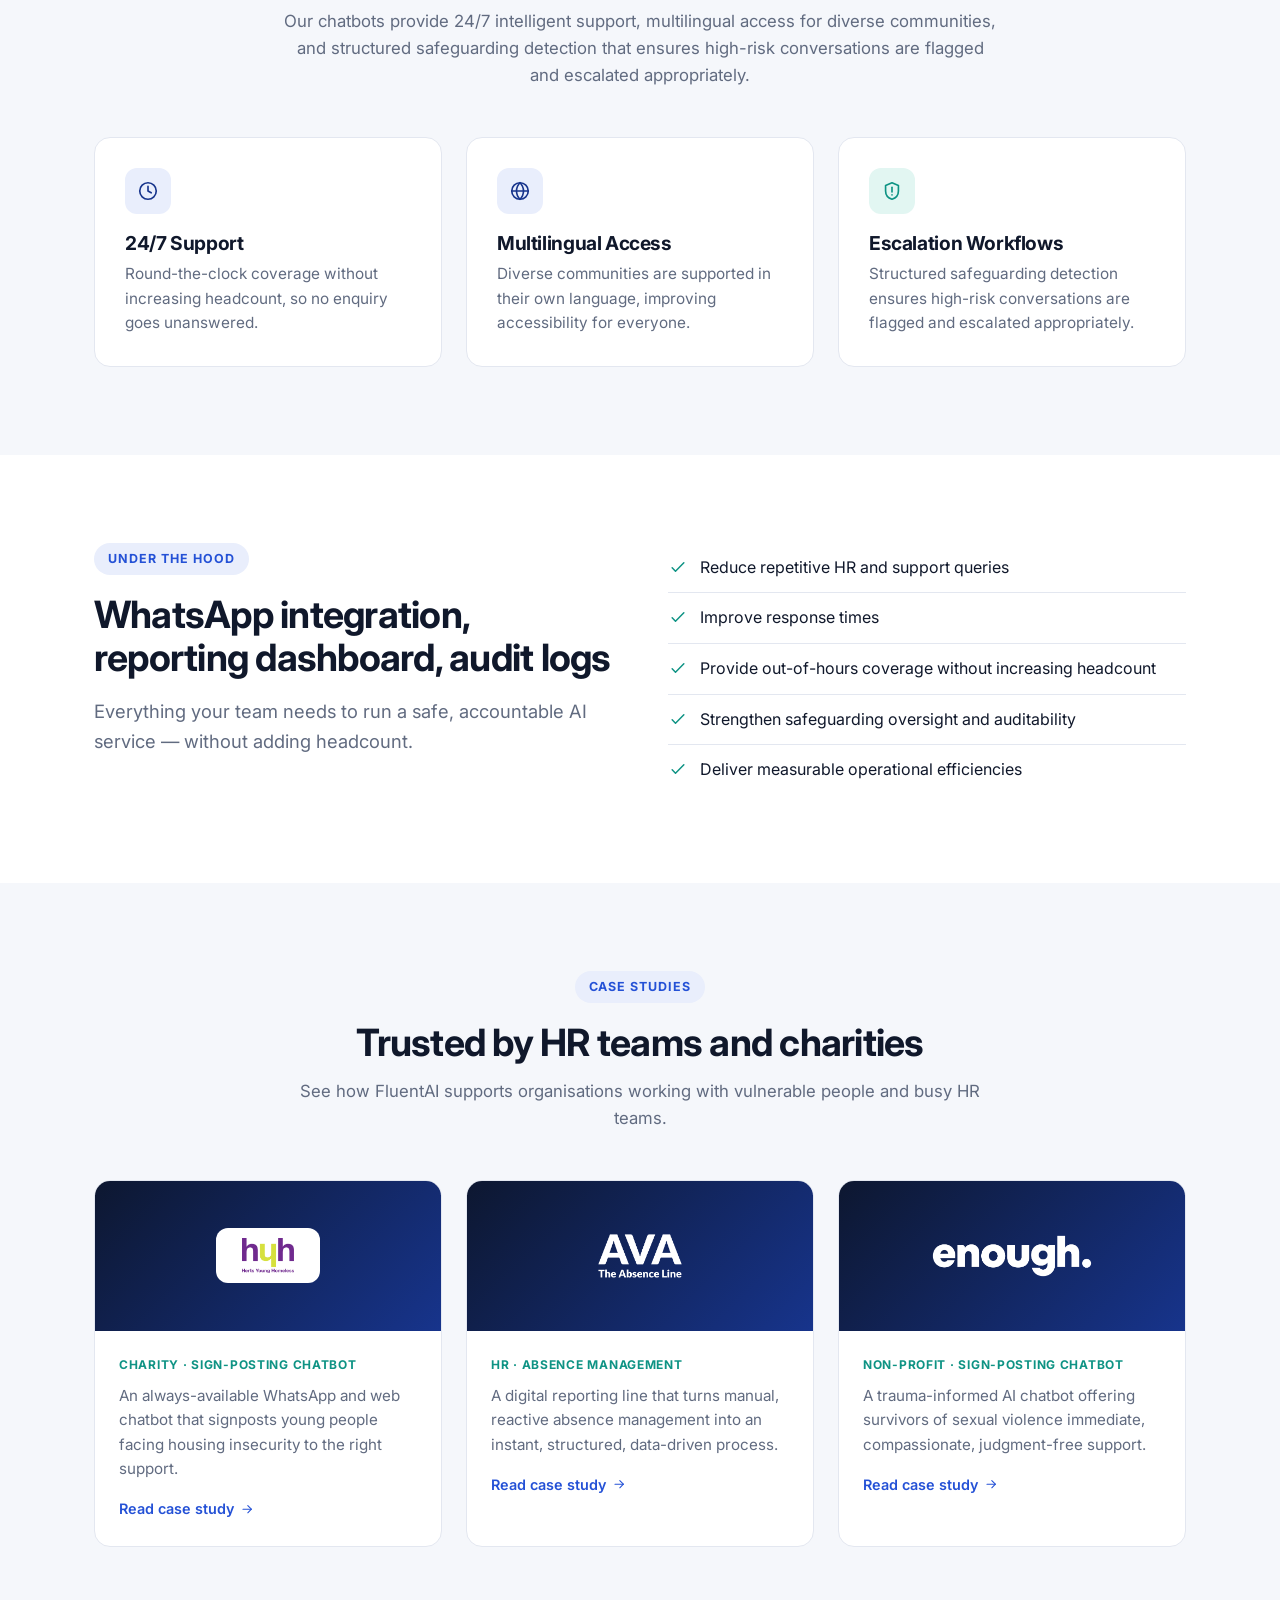
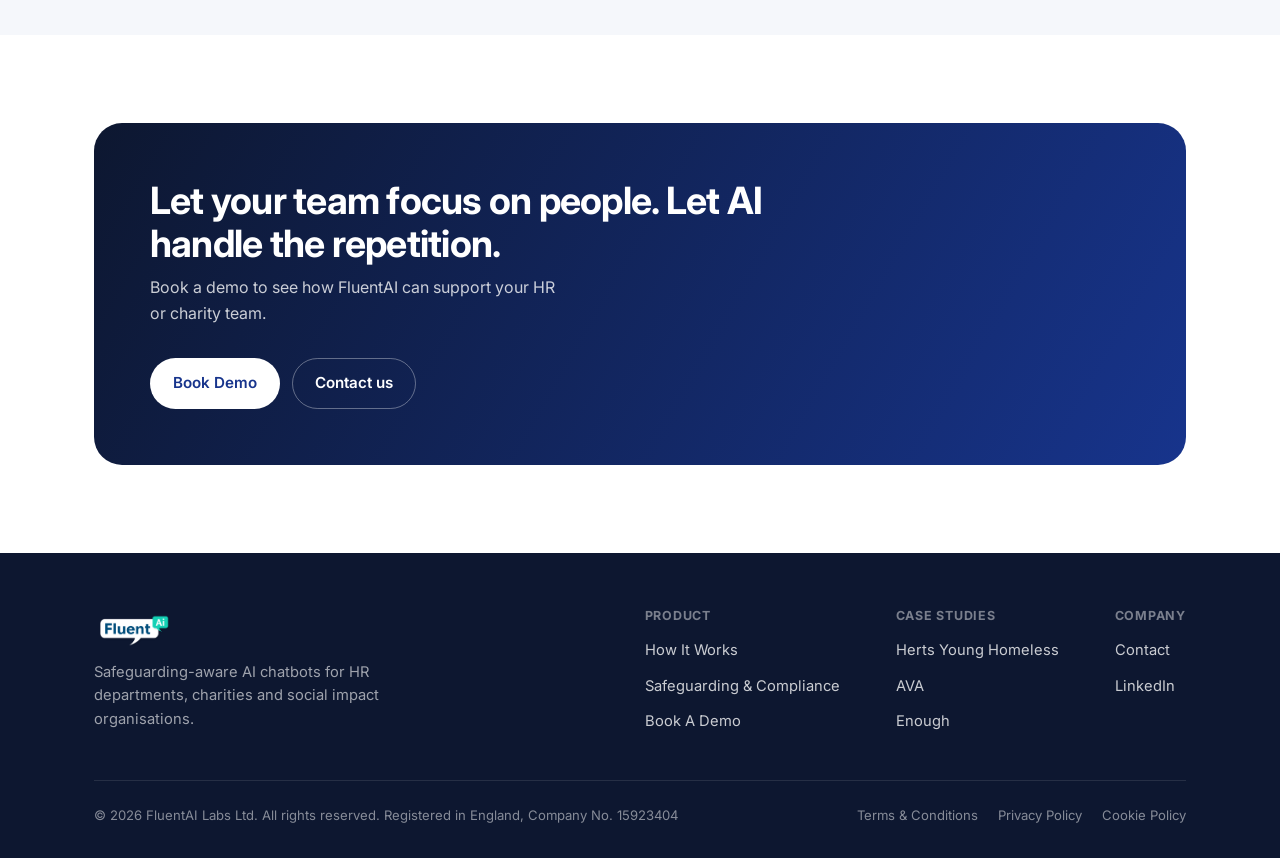
==== commit 16d71a8d: "Use real FluentAI and client logos, sourced from the live Squarespace site Now that images.squarespa" ====
--- a/index.html
+++ b/index.html
@@ -17,7 +17,7 @@
   <header class="site-header">
     <div class="container">
       <a class="brand" href="/">
-        <img src="/assets/logo.svg" alt="FluentAI" class="brand-logo">
+        <img src="/assets/logo.webp" alt="FluentAI" class="brand-logo">
       </a>
 
       <nav class="nav-primary" aria-label="Primary">
@@ -153,7 +153,9 @@
         </div>
         <div class="grid grid-3">
           <a class="case-card" href="/case-studies/herts-young-homeless.html">
-            <div class="case-media">Herts Young Homeless</div>
+            <div class="case-media">
+              <span class="logo-chip"><img src="/assets/clients/hyh-logo.webp" alt="Herts Young Homeless" class="client-logo"></span>
+            </div>
             <div class="case-body">
               <span class="case-tag">Charity · Sign-posting chatbot</span>
               <p>An always-available WhatsApp and web chatbot that signposts young people facing housing insecurity to the right support.</p>
@@ -161,7 +163,9 @@
             </div>
           </a>
           <a class="case-card" href="/case-studies/ava.html">
-            <div class="case-media">AVA</div>
+            <div class="case-media">
+              <img src="/assets/clients/ava-logo.webp" alt="AVA" class="client-logo">
+            </div>
             <div class="case-body">
               <span class="case-tag">HR · Absence management</span>
               <p>A digital reporting line that turns manual, reactive absence management into an instant, structured, data-driven process.</p>
@@ -169,7 +173,9 @@
             </div>
           </a>
           <a class="case-card" href="/case-studies/enough.html">
-            <div class="case-media">Enough</div>
+            <div class="case-media">
+              <img src="/assets/clients/enough-logo-white.webp" alt="Enough" class="client-logo">
+            </div>
             <div class="case-body">
               <span class="case-tag">Non-profit · Sign-posting chatbot</span>
               <p>A trauma-informed AI chatbot offering survivors of sexual violence immediate, compassionate, judgment-free support.</p>
@@ -201,7 +207,7 @@
       <div class="footer-top">
         <div class="footer-brand">
           <a class="brand" href="/">
-            <img src="/assets/logo.svg" alt="FluentAI" class="brand-logo">
+            <img src="/assets/logo-reverse.png" alt="FluentAI" class="brand-logo">
           </a>
           <p>Safeguarding-aware AI chatbots for HR departments, charities and social impact organisations.</p>
         </div>
--- a/css/styles.css
+++ b/css/styles.css
@@ -455,13 +455,21 @@
   height: 150px;
   background: linear-gradient(135deg, var(--surface-deep), var(--primary-dark));
   display: flex;
-  align-items: flex-end;
-  padding: 18px 22px;
-  color: #fff;
-  font-weight: 700;
-  font-size: 1.05rem;
+  align-items: center;
+  justify-content: center;
+  padding: 20px;
 }
 .case-card .case-body { padding: 24px; }
+
+.client-logo { max-height: 44px; max-width: 80%; width: auto; object-fit: contain; }
+.logo-chip {
+  display: inline-flex;
+  align-items: center;
+  justify-content: center;
+  background: #fff;
+  border-radius: 12px;
+  padding: 10px 20px;
+}
 .case-card .case-tag {
   font-size: 0.75rem;
   font-weight: 700;
@@ -488,6 +496,9 @@
   color: #fff;
   padding: 80px 0 64px;
 }
+.case-hero-logo { margin-bottom: 24px; }
+.case-hero .client-logo { max-height: 40px; display: block; }
+.case-hero .logo-chip { padding: 12px 22px; }
 .case-hero .case-tag {
   display: inline-block;
   font-size: 0.78rem;
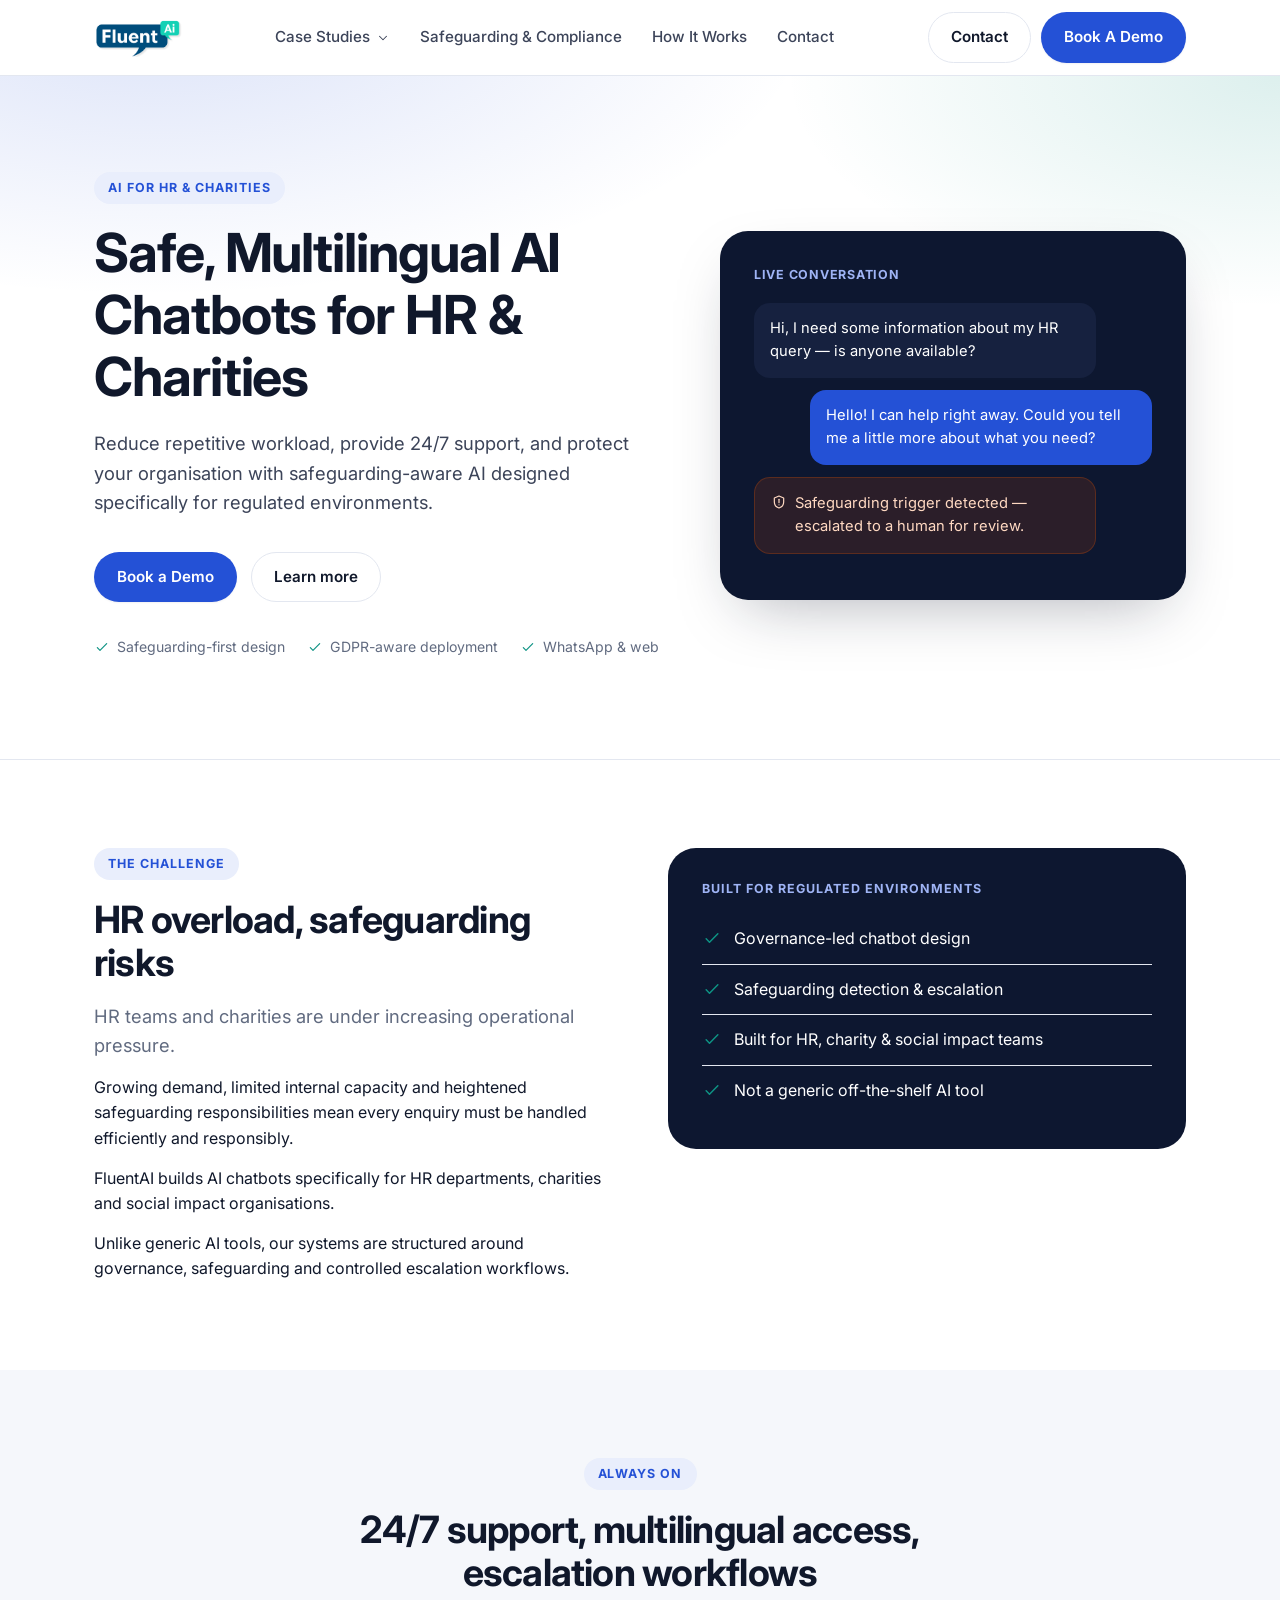
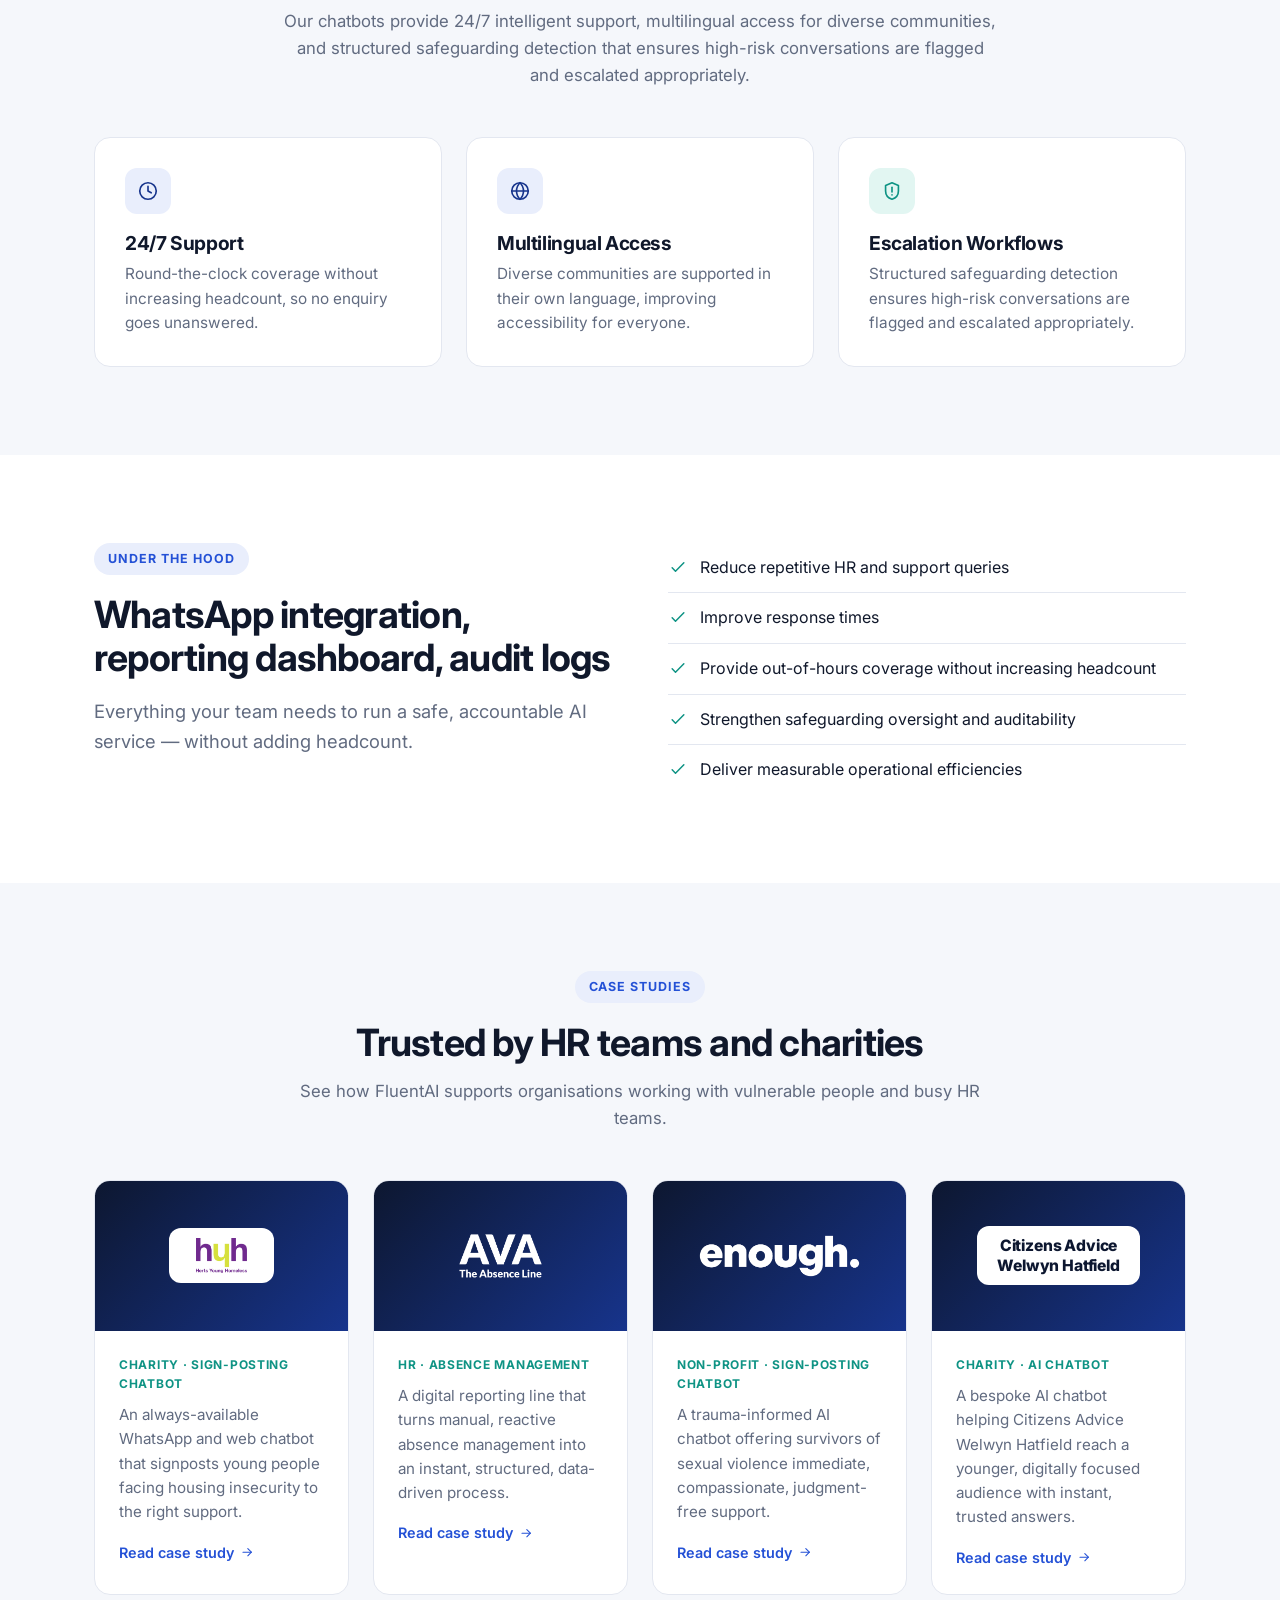
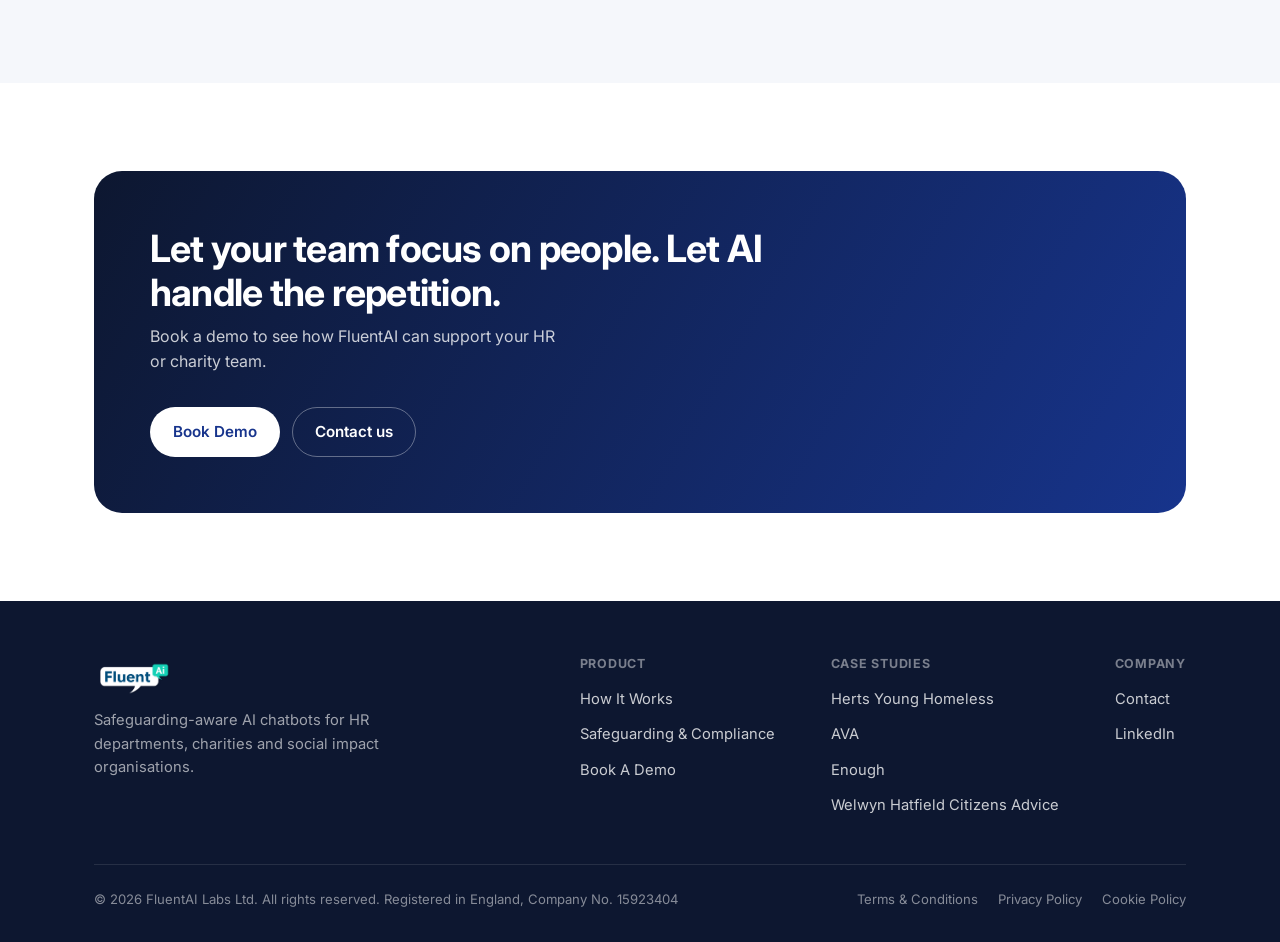
==== commit 0ef84c88: "Add Welwyn Hatfield Citizens Advice case study New case study page covering the bespoke AI chatbot b" ====
--- a/index.html
+++ b/index.html
@@ -30,6 +30,7 @@
               <a href="/case-studies/herts-young-homeless.html">Herts Young Homeless</a>
               <a href="/case-studies/enough.html">Enough</a>
               <a href="/case-studies/ava.html">AVA</a>
+              <a href="/case-studies/welwyn-hatfield-citizens-advice.html">Welwyn Hatfield Citizens Advice</a>
             </div>
           </li>
           <li><a class="nav-link" href="/safeguarding-compliance.html">Safeguarding &amp; Compliance</a></li>
@@ -151,7 +152,7 @@
           <h2>Trusted by HR teams and charities</h2>
           <p>See how FluentAI supports organisations working with vulnerable people and busy HR teams.</p>
         </div>
-        <div class="grid grid-3">
+        <div class="grid grid-4">
           <a class="case-card" href="/case-studies/herts-young-homeless.html">
             <div class="case-media">
               <span class="logo-chip"><img src="/assets/clients/hyh-logo.webp" alt="Herts Young Homeless" class="client-logo"></span>
@@ -179,6 +180,16 @@
             <div class="case-body">
               <span class="case-tag">Non-profit · Sign-posting chatbot</span>
               <p>A trauma-informed AI chatbot offering survivors of sexual violence immediate, compassionate, judgment-free support.</p>
+              <span class="read-more">Read case study <svg class="icon"><use href="/assets/icons.svg#icon-arrow-right"></use></svg></span>
+            </div>
+          </a>
+          <a class="case-card" href="/case-studies/welwyn-hatfield-citizens-advice.html">
+            <div class="case-media">
+              <span class="logo-chip"><span class="client-logo-text">Citizens Advice<br>Welwyn Hatfield</span></span>
+            </div>
+            <div class="case-body">
+              <span class="case-tag">Charity · AI chatbot</span>
+              <p>A bespoke AI chatbot helping Citizens Advice Welwyn Hatfield reach a younger, digitally focused audience with instant, trusted answers.</p>
               <span class="read-more">Read case study <svg class="icon"><use href="/assets/icons.svg#icon-arrow-right"></use></svg></span>
             </div>
           </a>
@@ -226,6 +237,7 @@
               <li><a href="/case-studies/herts-young-homeless.html">Herts Young Homeless</a></li>
               <li><a href="/case-studies/ava.html">AVA</a></li>
               <li><a href="/case-studies/enough.html">Enough</a></li>
+              <li><a href="/case-studies/welwyn-hatfield-citizens-advice.html">Welwyn Hatfield Citizens Advice</a></li>
             </ul>
           </div>
           <div class="footer-col">
--- a/css/styles.css
+++ b/css/styles.css
@@ -470,6 +470,14 @@
   border-radius: 12px;
   padding: 10px 20px;
 }
+.client-logo-text {
+  font-weight: 800;
+  font-size: 0.98rem;
+  line-height: 1.25;
+  text-align: center;
+  color: var(--surface-deep);
+  letter-spacing: -0.01em;
+}
 .case-card .case-tag {
   font-size: 0.75rem;
   font-weight: 700;
@@ -569,6 +577,7 @@
 }
 
 .stat-row { display: grid; grid-template-columns: repeat(3, 1fr); gap: 16px; margin: 28px 0; }
+.stat-row.cols-4 { grid-template-columns: repeat(2, 1fr); }
 .stat-row .stat {
   background: var(--surface-soft);
   border-radius: var(--radius-sm);
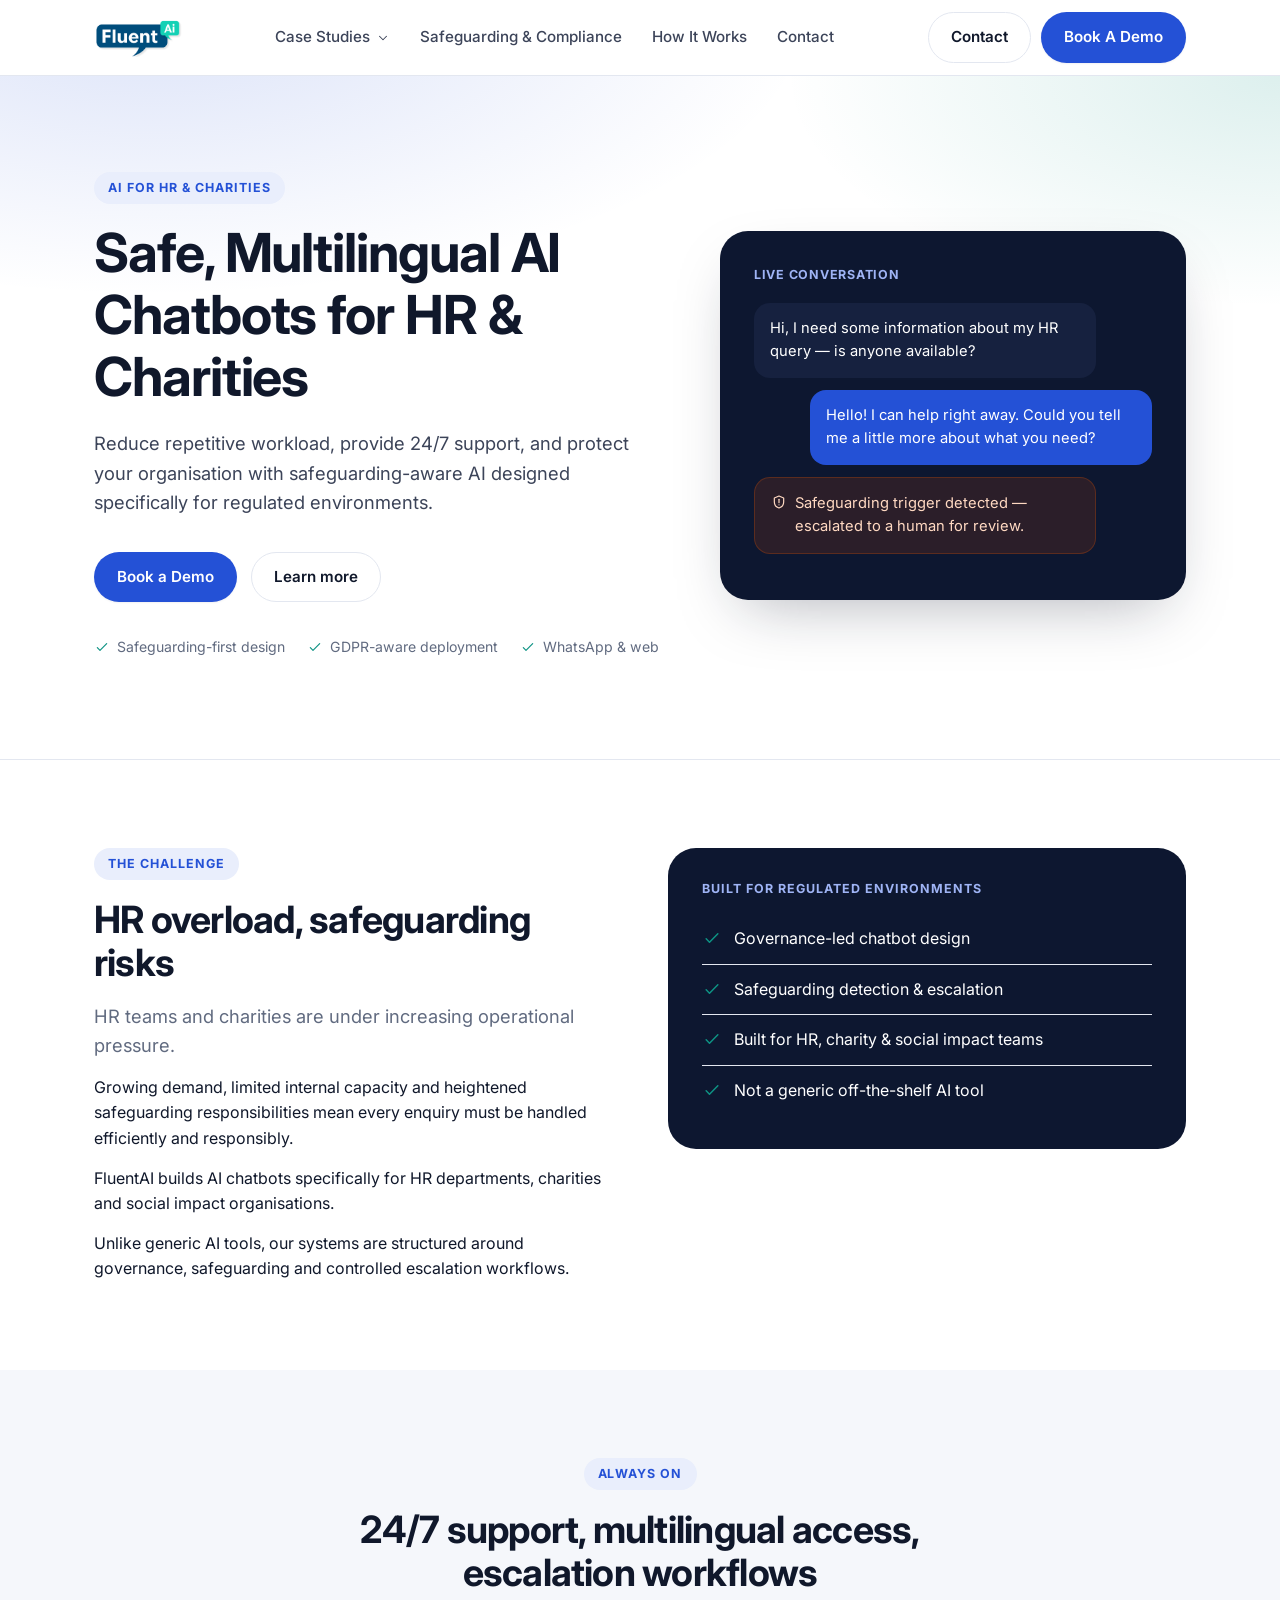
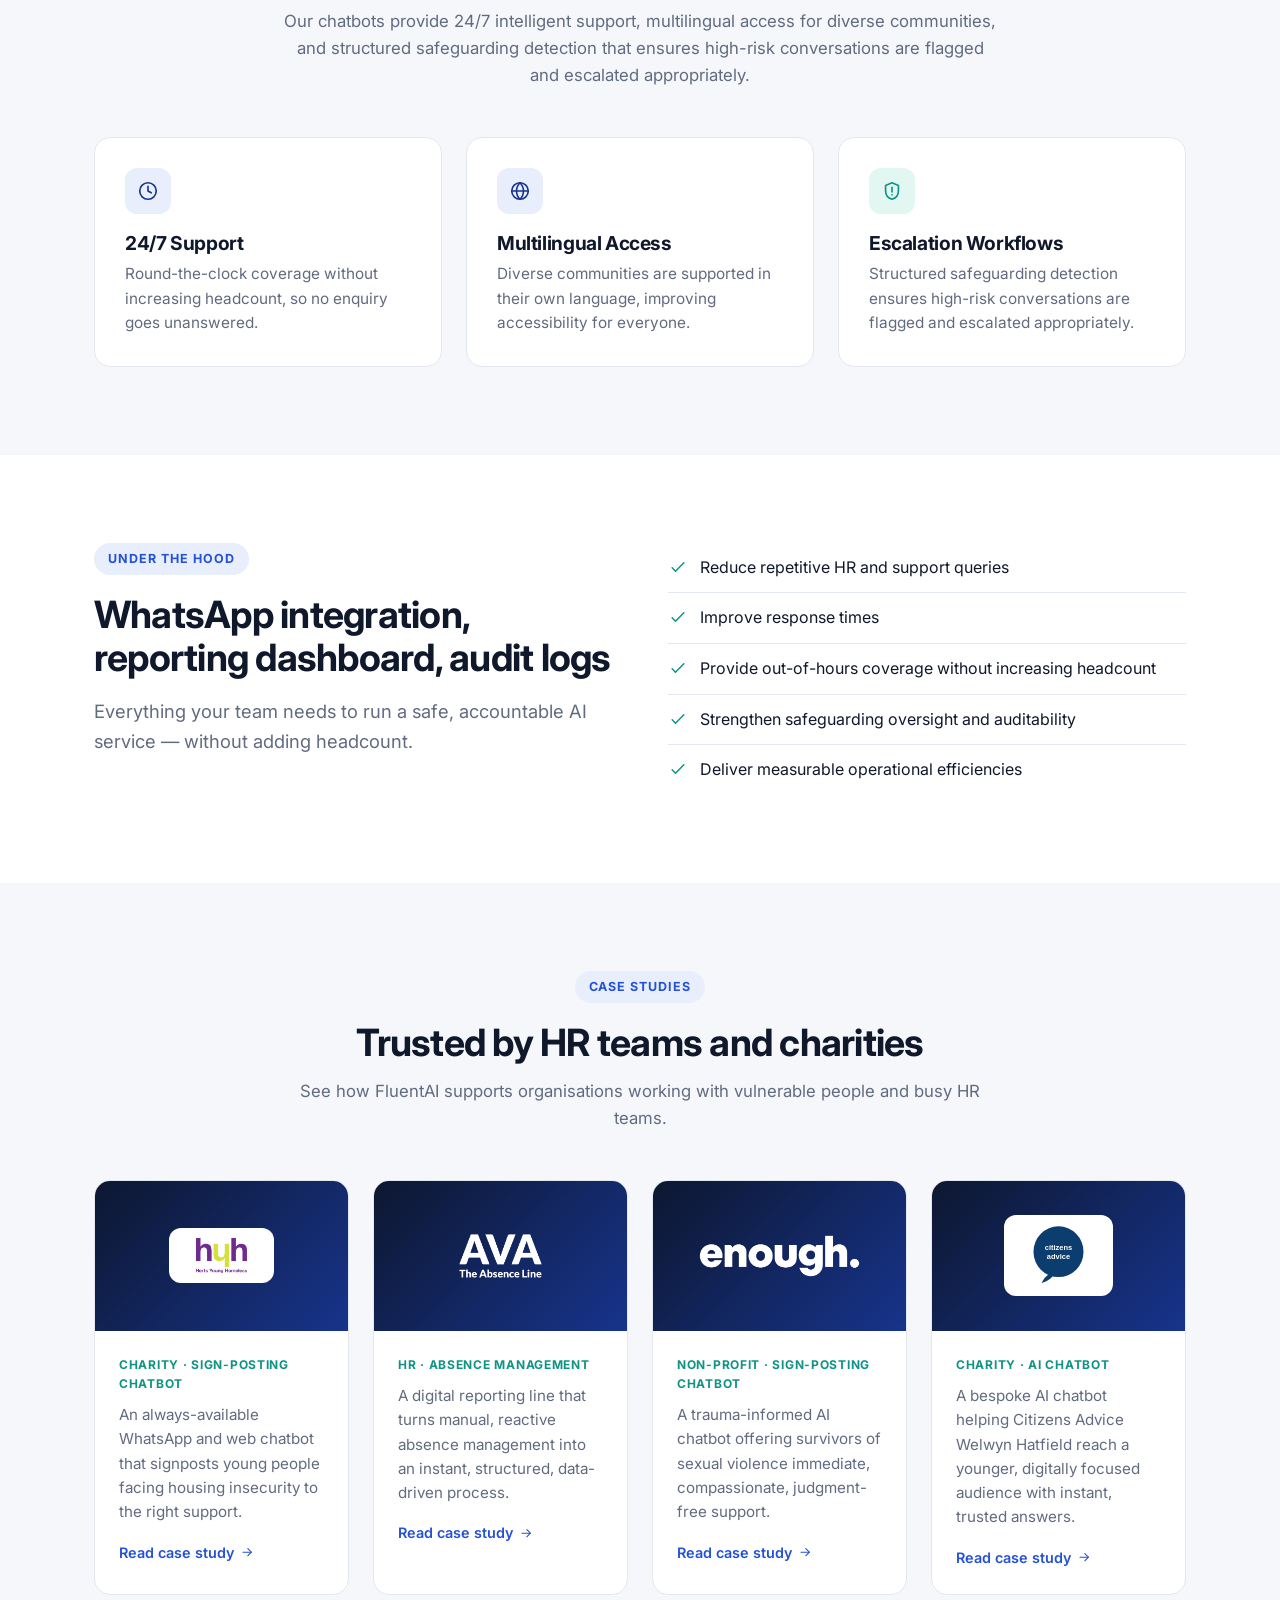
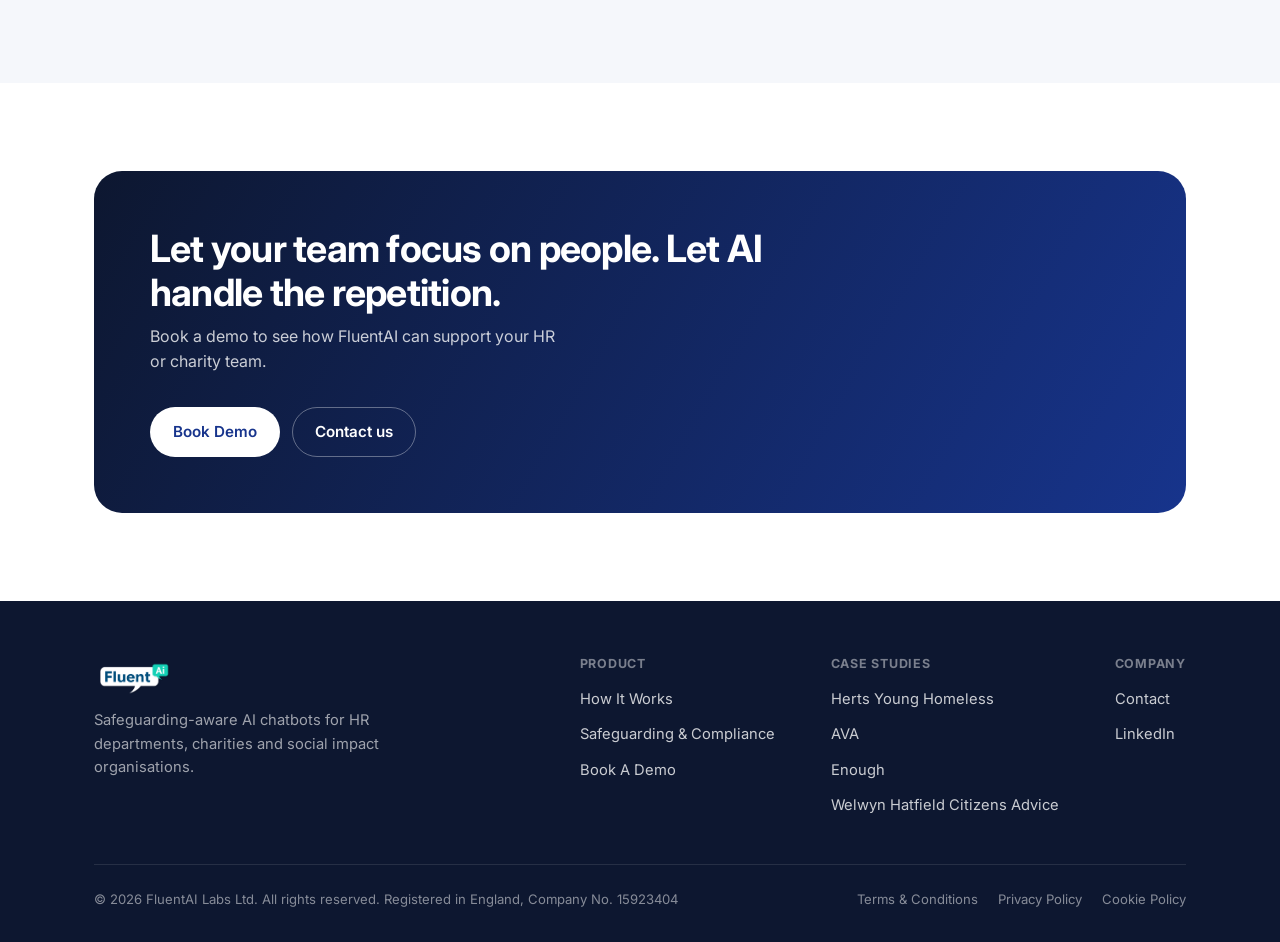
==== commit 5d2b87ad: "Use the real Citizens Advice logo on the Welwyn Hatfield case study Recreated the Citizens Advice sp" ====
--- a/index.html
+++ b/index.html
@@ -185,7 +185,7 @@
           </a>
           <a class="case-card" href="/case-studies/welwyn-hatfield-citizens-advice.html">
             <div class="case-media">
-              <span class="logo-chip"><span class="client-logo-text">Citizens Advice<br>Welwyn Hatfield</span></span>
+              <span class="logo-chip"><img src="/assets/clients/citizens-advice-logo.svg" alt="Citizens Advice" class="client-logo client-logo--mark"></span>
             </div>
             <div class="case-body">
               <span class="case-tag">Charity · AI chatbot</span>
--- a/css/styles.css
+++ b/css/styles.css
@@ -462,6 +462,7 @@
 .case-card .case-body { padding: 24px; }
 
 .client-logo { max-height: 44px; max-width: 80%; width: auto; object-fit: contain; }
+.client-logo--mark { max-height: 76px; }
 .logo-chip {
   display: inline-flex;
   align-items: center;
@@ -469,14 +470,6 @@
   background: #fff;
   border-radius: 12px;
   padding: 10px 20px;
-}
-.client-logo-text {
-  font-weight: 800;
-  font-size: 0.98rem;
-  line-height: 1.25;
-  text-align: center;
-  color: var(--surface-deep);
-  letter-spacing: -0.01em;
 }
 .case-card .case-tag {
   font-size: 0.75rem;
@@ -506,6 +499,7 @@
 }
 .case-hero-logo { margin-bottom: 24px; }
 .case-hero .client-logo { max-height: 40px; display: block; }
+.case-hero .client-logo--mark { max-height: 68px; }
 .case-hero .logo-chip { padding: 12px 22px; }
 .case-hero .case-tag {
   display: inline-block;
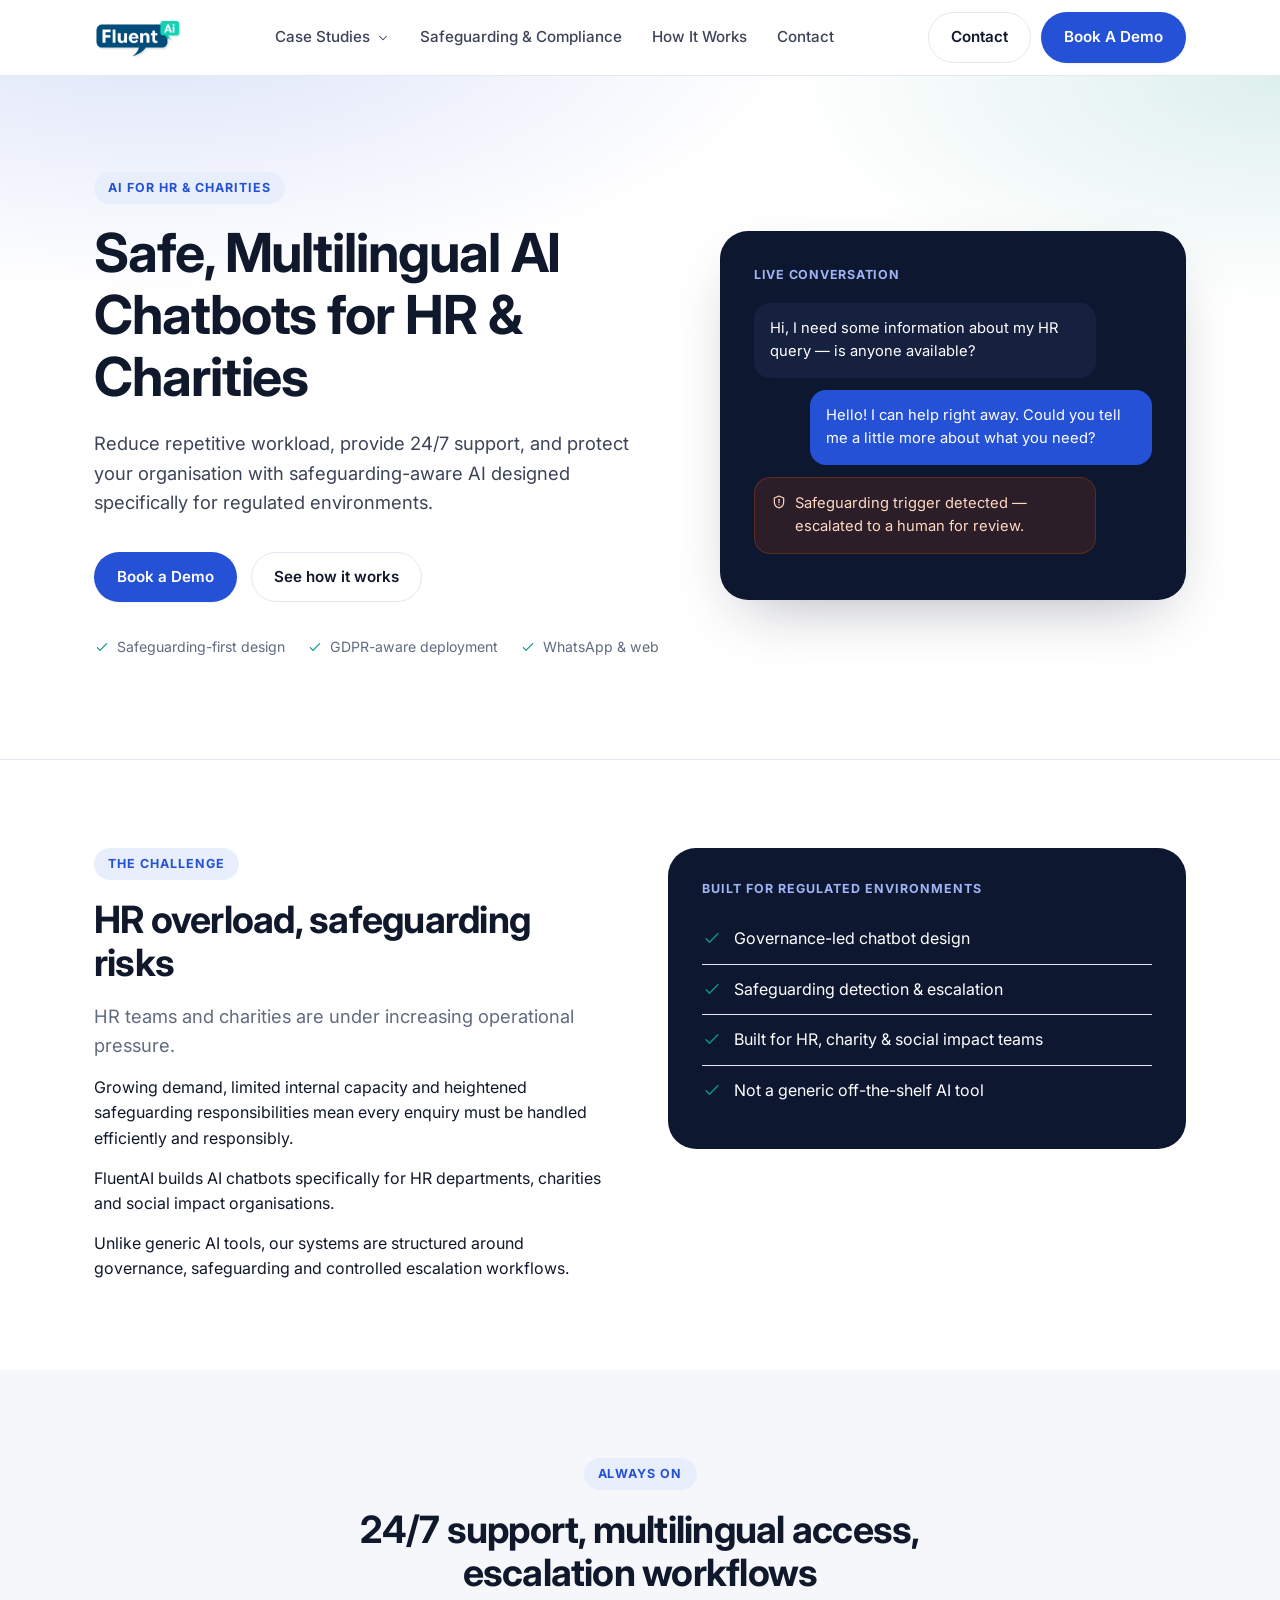
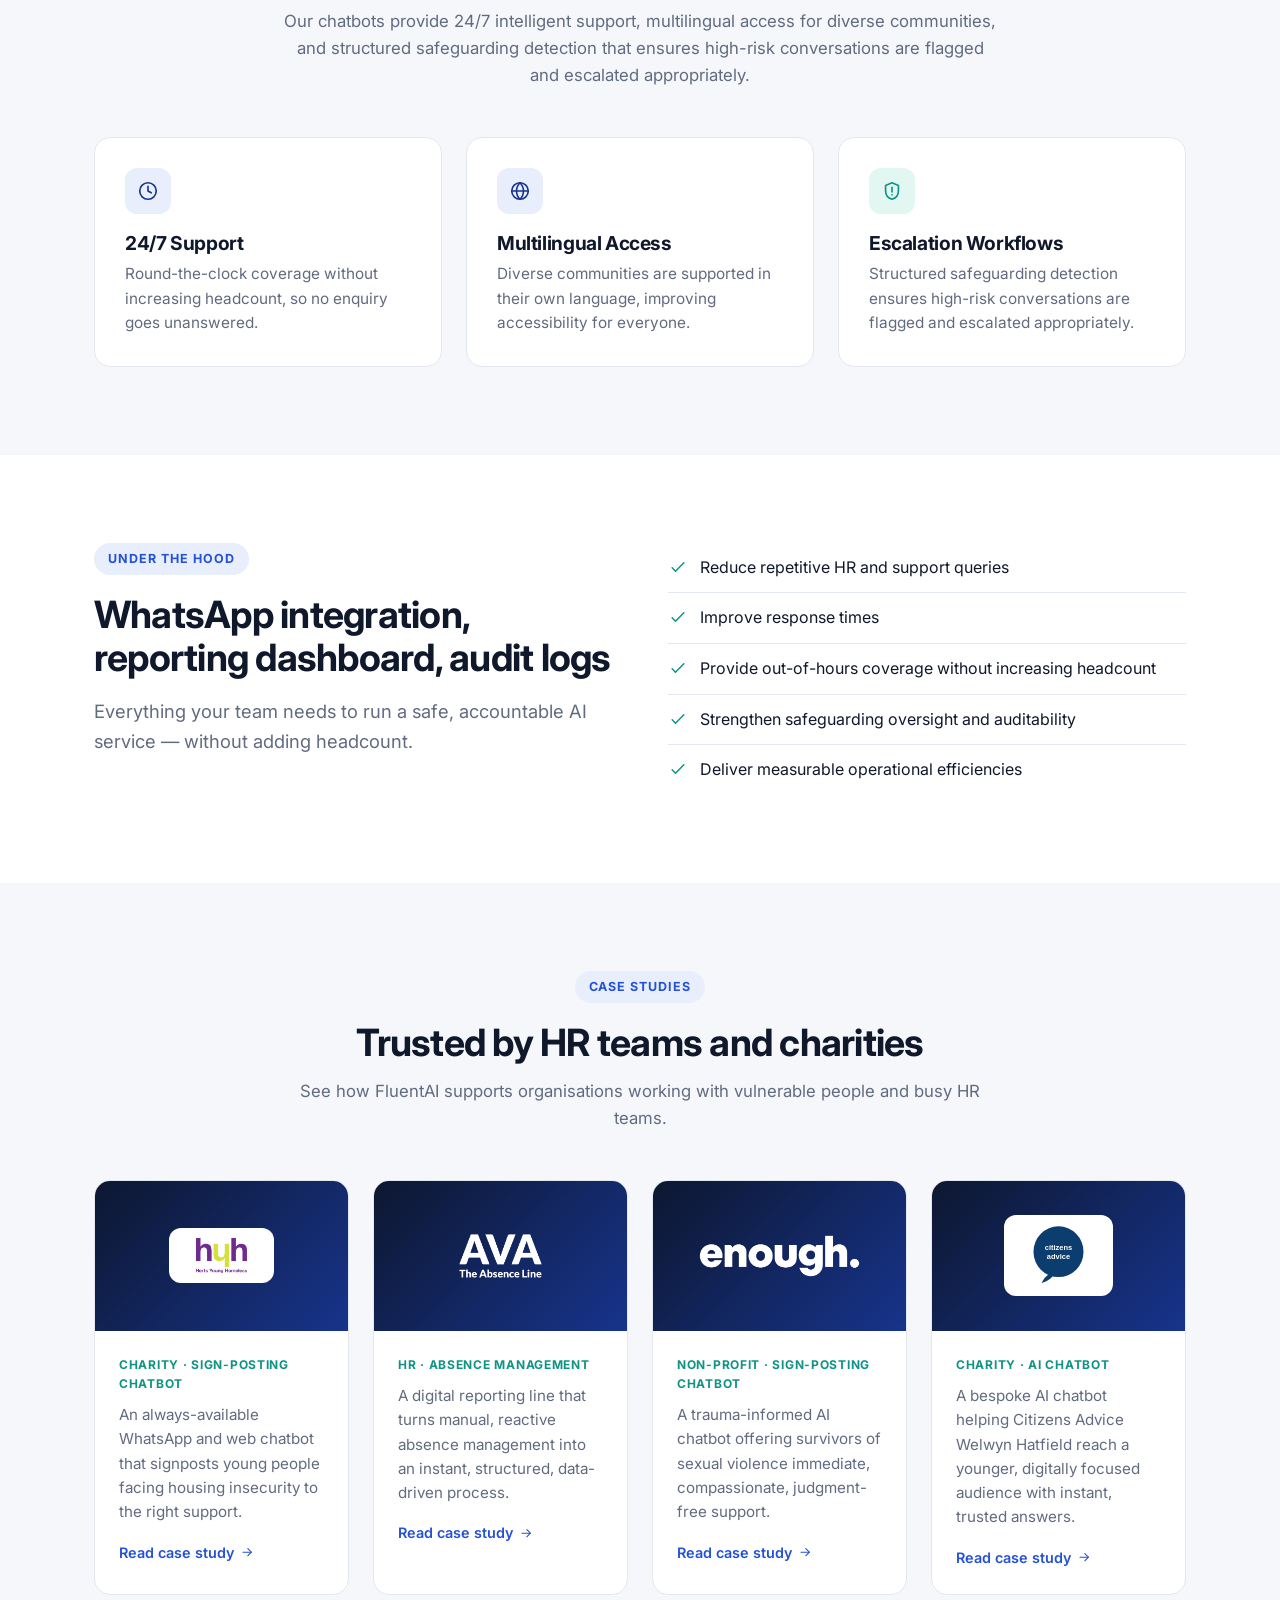
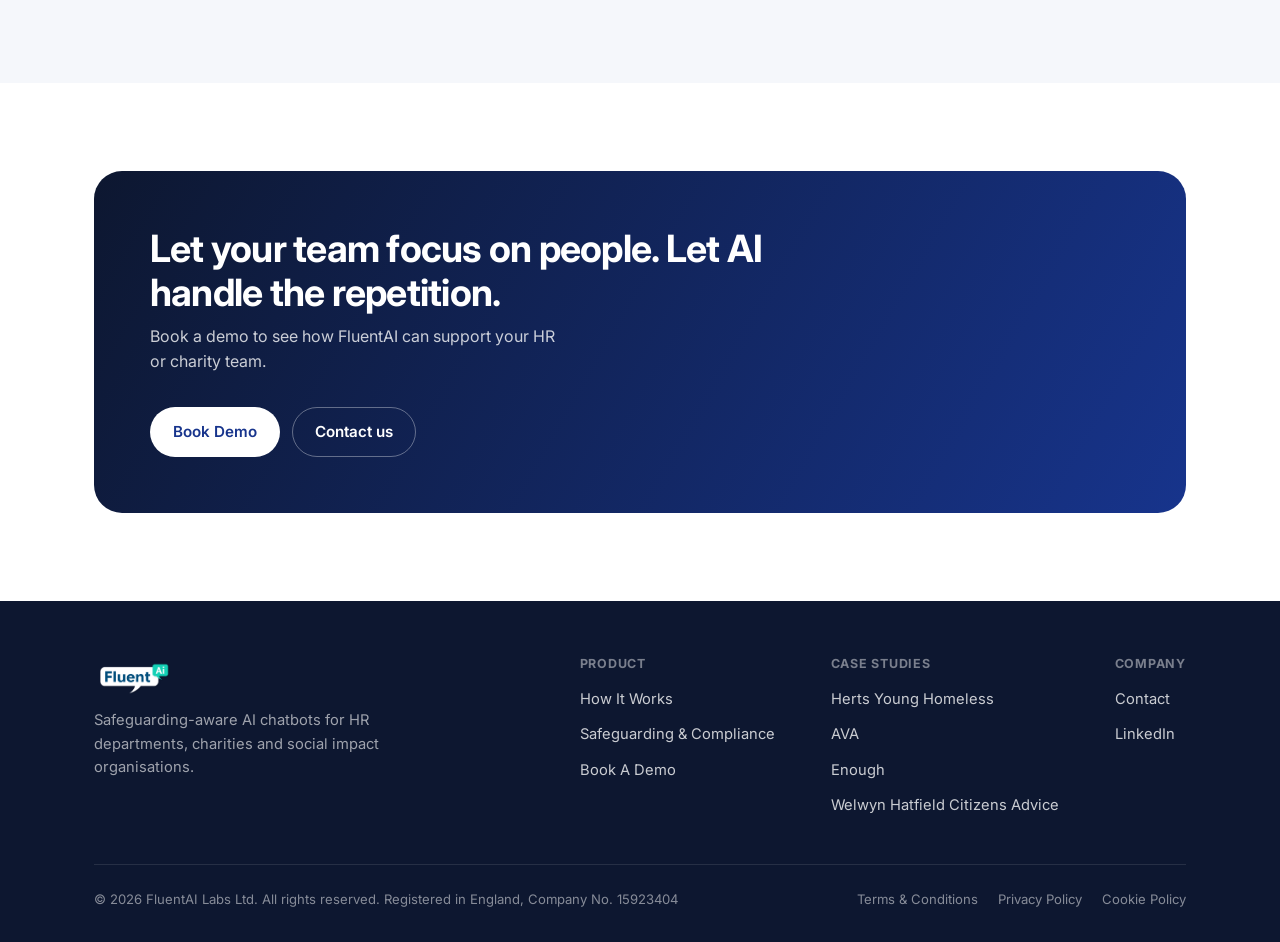
==== commit defc67db: "Use descriptive link text for the homepage's How It Works link Lighthouse/PageSpeed flagged the hero" ====
--- a/index.html
+++ b/index.html
@@ -8,7 +8,9 @@
   <link rel="icon" href="/favicon.svg" type="image/svg+xml">
   <link rel="preconnect" href="https://fonts.googleapis.com">
   <link rel="preconnect" href="https://fonts.gstatic.com" crossorigin>
-  <link href="https://fonts.googleapis.com/css2?family=Inter:wght@400;500;600;700;800&display=swap" rel="stylesheet">
+  <link rel="preload" as="style" href="https://fonts.googleapis.com/css2?family=Inter:wght@400..800&display=swap">
+  <link rel="stylesheet" href="https://fonts.googleapis.com/css2?family=Inter:wght@400..800&display=swap" media="print" onload="this.media='all'">
+  <noscript><link rel="stylesheet" href="https://fonts.googleapis.com/css2?family=Inter:wght@400..800&display=swap"></noscript>
   <link rel="stylesheet" href="/css/styles.css">
 </head>
 <body>
@@ -23,25 +25,25 @@
       <nav class="nav-primary" aria-label="Primary">
         <ul>
           <li class="has-dropdown">
-            <a class="nav-link" href="/case-studies/herts-young-homeless.html">Case Studies
+            <a class="nav-link" href="/case-studies/herts-young-homeless">Case Studies
               <svg class="icon"><use href="/assets/icons.svg#icon-chevron-down"></use></svg>
             </a>
             <div class="dropdown">
-              <a href="/case-studies/herts-young-homeless.html">Herts Young Homeless</a>
-              <a href="/case-studies/enough.html">Enough</a>
-              <a href="/case-studies/ava.html">AVA</a>
-              <a href="/case-studies/welwyn-hatfield-citizens-advice.html">Welwyn Hatfield Citizens Advice</a>
+              <a href="/case-studies/herts-young-homeless">Herts Young Homeless</a>
+              <a href="/case-studies/enough">Enough</a>
+              <a href="/case-studies/ava">AVA</a>
+              <a href="/case-studies/welwyn-hatfield-citizens-advice">Welwyn Hatfield Citizens Advice</a>
             </div>
           </li>
-          <li><a class="nav-link" href="/safeguarding-compliance.html">Safeguarding &amp; Compliance</a></li>
-          <li><a class="nav-link" href="/how-it-works.html">How It Works</a></li>
-          <li><a class="nav-link" href="/contact.html">Contact</a></li>
+          <li><a class="nav-link" href="/safeguarding-compliance">Safeguarding &amp; Compliance</a></li>
+          <li><a class="nav-link" href="/how-it-works">How It Works</a></li>
+          <li><a class="nav-link" href="/contact">Contact</a></li>
         </ul>
       </nav>
 
       <div class="header-cta">
-        <a class="btn btn-ghost" href="/contact.html">Contact</a>
-        <a class="btn btn-primary" href="/book-a-demo.html">Book A Demo</a>
+        <a class="btn btn-ghost" href="/contact">Contact</a>
+        <a class="btn btn-primary" href="/book-a-demo">Book A Demo</a>
         <button class="nav-toggle" aria-label="Toggle menu" aria-expanded="false">
           <svg class="icon"><use href="/assets/icons.svg#icon-menu"></use></svg>
         </button>
@@ -57,8 +59,8 @@
           <h1>Safe, Multilingual AI Chatbots for HR &amp; Charities</h1>
           <p class="lede">Reduce repetitive workload, provide 24/7 support, and protect your organisation with safeguarding-aware AI designed specifically for regulated environments.</p>
           <div class="hero-actions">
-            <a class="btn btn-primary" href="/book-a-demo.html">Book a Demo</a>
-            <a class="btn btn-ghost" href="/how-it-works.html">Learn more</a>
+            <a class="btn btn-primary" href="/book-a-demo">Book a Demo</a>
+            <a class="btn btn-ghost" href="/how-it-works">See how it works</a>
           </div>
           <div class="hero-trust">
             <span><svg class="icon"><use href="/assets/icons.svg#icon-check"></use></svg> Safeguarding-first design</span>
@@ -153,7 +155,7 @@
           <p>See how FluentAI supports organisations working with vulnerable people and busy HR teams.</p>
         </div>
         <div class="grid grid-4">
-          <a class="case-card" href="/case-studies/herts-young-homeless.html">
+          <a class="case-card" href="/case-studies/herts-young-homeless">
             <div class="case-media">
               <span class="logo-chip"><img src="/assets/clients/hyh-logo.webp" alt="Herts Young Homeless" class="client-logo"></span>
             </div>
@@ -163,7 +165,7 @@
               <span class="read-more">Read case study <svg class="icon"><use href="/assets/icons.svg#icon-arrow-right"></use></svg></span>
             </div>
           </a>
-          <a class="case-card" href="/case-studies/ava.html">
+          <a class="case-card" href="/case-studies/ava">
             <div class="case-media">
               <img src="/assets/clients/ava-logo.webp" alt="AVA" class="client-logo">
             </div>
@@ -173,7 +175,7 @@
               <span class="read-more">Read case study <svg class="icon"><use href="/assets/icons.svg#icon-arrow-right"></use></svg></span>
             </div>
           </a>
-          <a class="case-card" href="/case-studies/enough.html">
+          <a class="case-card" href="/case-studies/enough">
             <div class="case-media">
               <img src="/assets/clients/enough-logo-white.webp" alt="Enough" class="client-logo">
             </div>
@@ -183,7 +185,7 @@
               <span class="read-more">Read case study <svg class="icon"><use href="/assets/icons.svg#icon-arrow-right"></use></svg></span>
             </div>
           </a>
-          <a class="case-card" href="/case-studies/welwyn-hatfield-citizens-advice.html">
+          <a class="case-card" href="/case-studies/welwyn-hatfield-citizens-advice">
             <div class="case-media">
               <span class="logo-chip"><img src="/assets/clients/citizens-advice-logo.svg" alt="Citizens Advice" class="client-logo client-logo--mark"></span>
             </div>
@@ -205,8 +207,8 @@
             <p>Book a demo to see how FluentAI can support your HR or charity team.</p>
           </div>
           <div class="cta-band-actions">
-            <a class="btn btn-on-dark" href="/book-a-demo.html">Book Demo</a>
-            <a class="btn btn-ghost-on-dark" href="/contact.html">Contact us</a>
+            <a class="btn btn-on-dark" href="/book-a-demo">Book Demo</a>
+            <a class="btn btn-ghost-on-dark" href="/contact">Contact us</a>
           </div>
         </div>
       </div>
@@ -226,24 +228,24 @@
           <div class="footer-col">
             <h4>Product</h4>
             <ul>
-              <li><a href="/how-it-works.html">How It Works</a></li>
-              <li><a href="/safeguarding-compliance.html">Safeguarding &amp; Compliance</a></li>
-              <li><a href="/book-a-demo.html">Book A Demo</a></li>
+              <li><a href="/how-it-works">How It Works</a></li>
+              <li><a href="/safeguarding-compliance">Safeguarding &amp; Compliance</a></li>
+              <li><a href="/book-a-demo">Book A Demo</a></li>
             </ul>
           </div>
           <div class="footer-col">
             <h4>Case Studies</h4>
             <ul>
-              <li><a href="/case-studies/herts-young-homeless.html">Herts Young Homeless</a></li>
-              <li><a href="/case-studies/ava.html">AVA</a></li>
-              <li><a href="/case-studies/enough.html">Enough</a></li>
-              <li><a href="/case-studies/welwyn-hatfield-citizens-advice.html">Welwyn Hatfield Citizens Advice</a></li>
+              <li><a href="/case-studies/herts-young-homeless">Herts Young Homeless</a></li>
+              <li><a href="/case-studies/ava">AVA</a></li>
+              <li><a href="/case-studies/enough">Enough</a></li>
+              <li><a href="/case-studies/welwyn-hatfield-citizens-advice">Welwyn Hatfield Citizens Advice</a></li>
             </ul>
           </div>
           <div class="footer-col">
             <h4>Company</h4>
             <ul>
-              <li><a href="/contact.html">Contact</a></li>
+              <li><a href="/contact">Contact</a></li>
               <li><a href="https://www.linkedin.com/in/tidunton/">LinkedIn</a></li>
             </ul>
           </div>
@@ -252,9 +254,9 @@
       <div class="footer-bottom">
         <span>© 2026 FluentAI Labs Ltd. All rights reserved. Registered in England, Company No. 15923404</span>
         <span class="legal-links">
-          <a href="/terms-and-conditions.html">Terms &amp; Conditions</a>
-          <a href="/privacy-policy.html">Privacy Policy</a>
-          <a href="/cookie-policy.html">Cookie Policy</a>
+          <a href="/terms-and-conditions">Terms &amp; Conditions</a>
+          <a href="/privacy-policy">Privacy Policy</a>
+          <a href="/cookie-policy">Cookie Policy</a>
         </span>
       </div>
     </div>
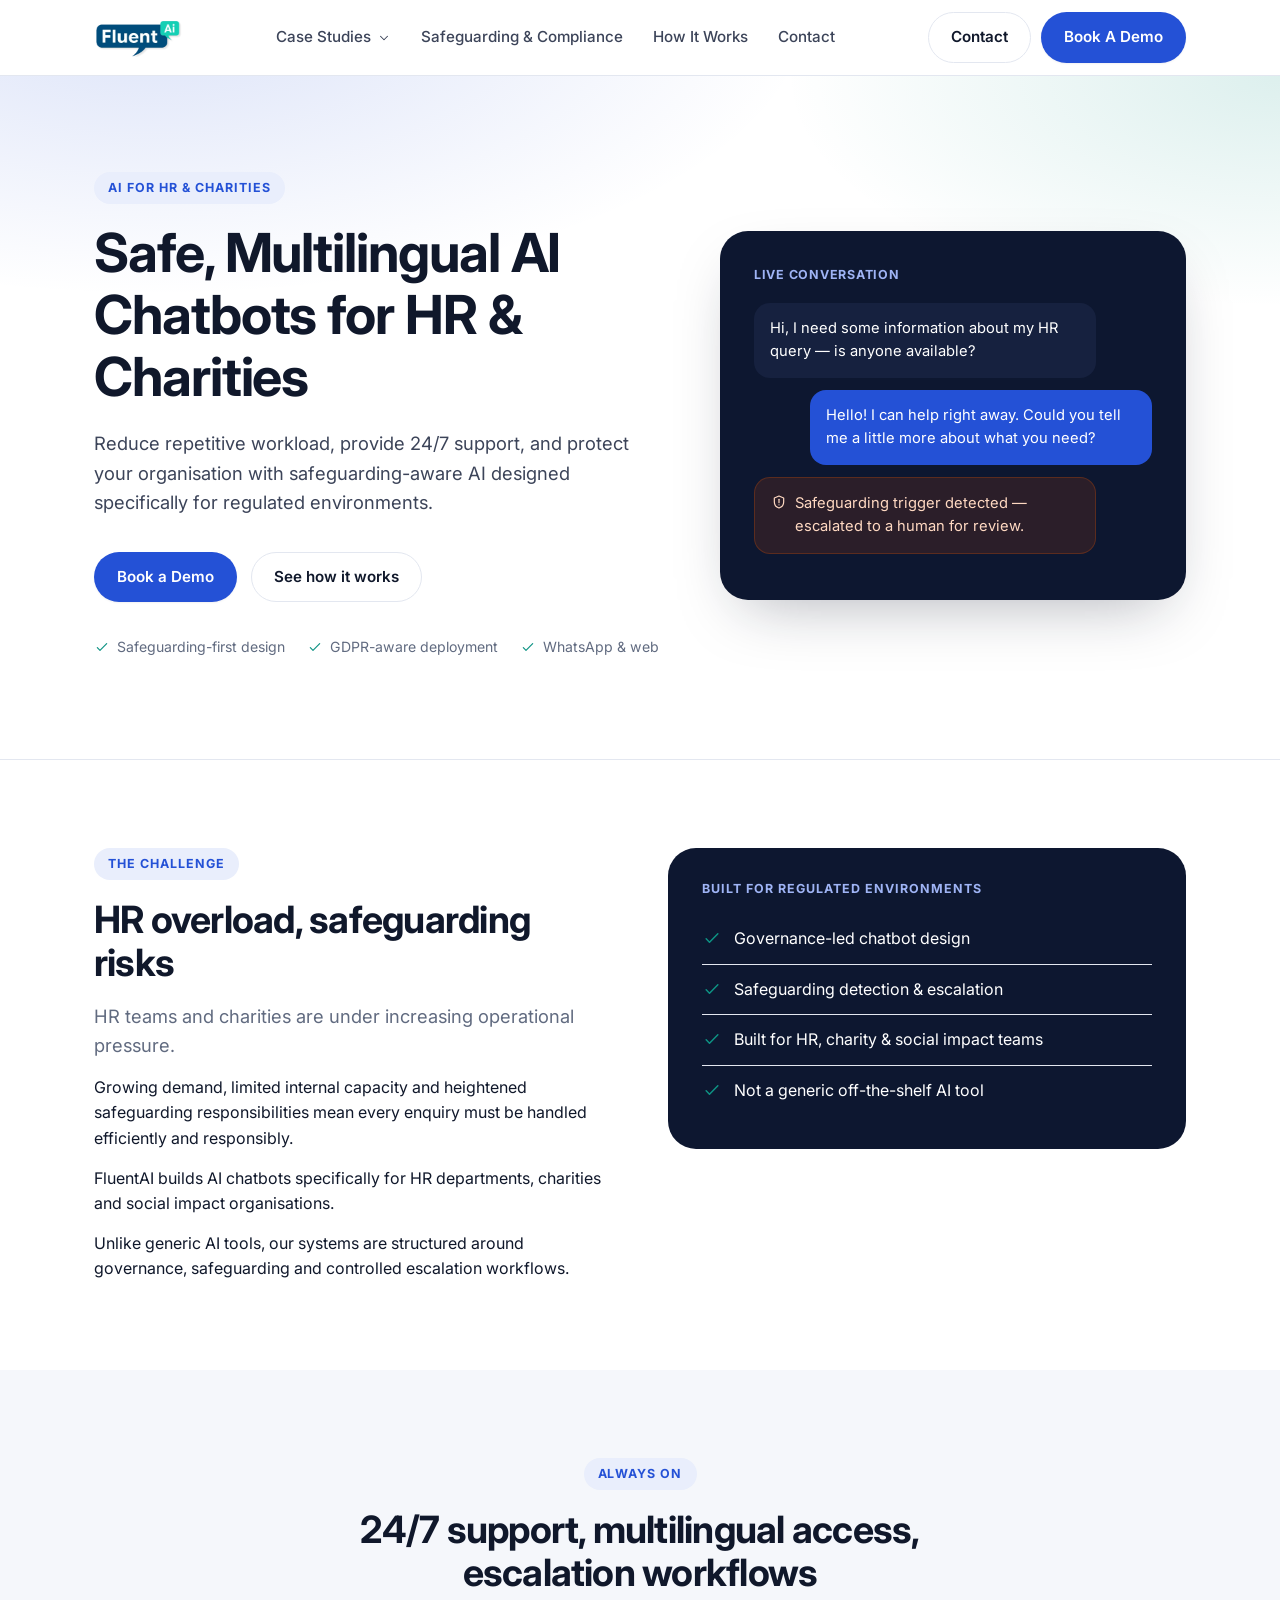
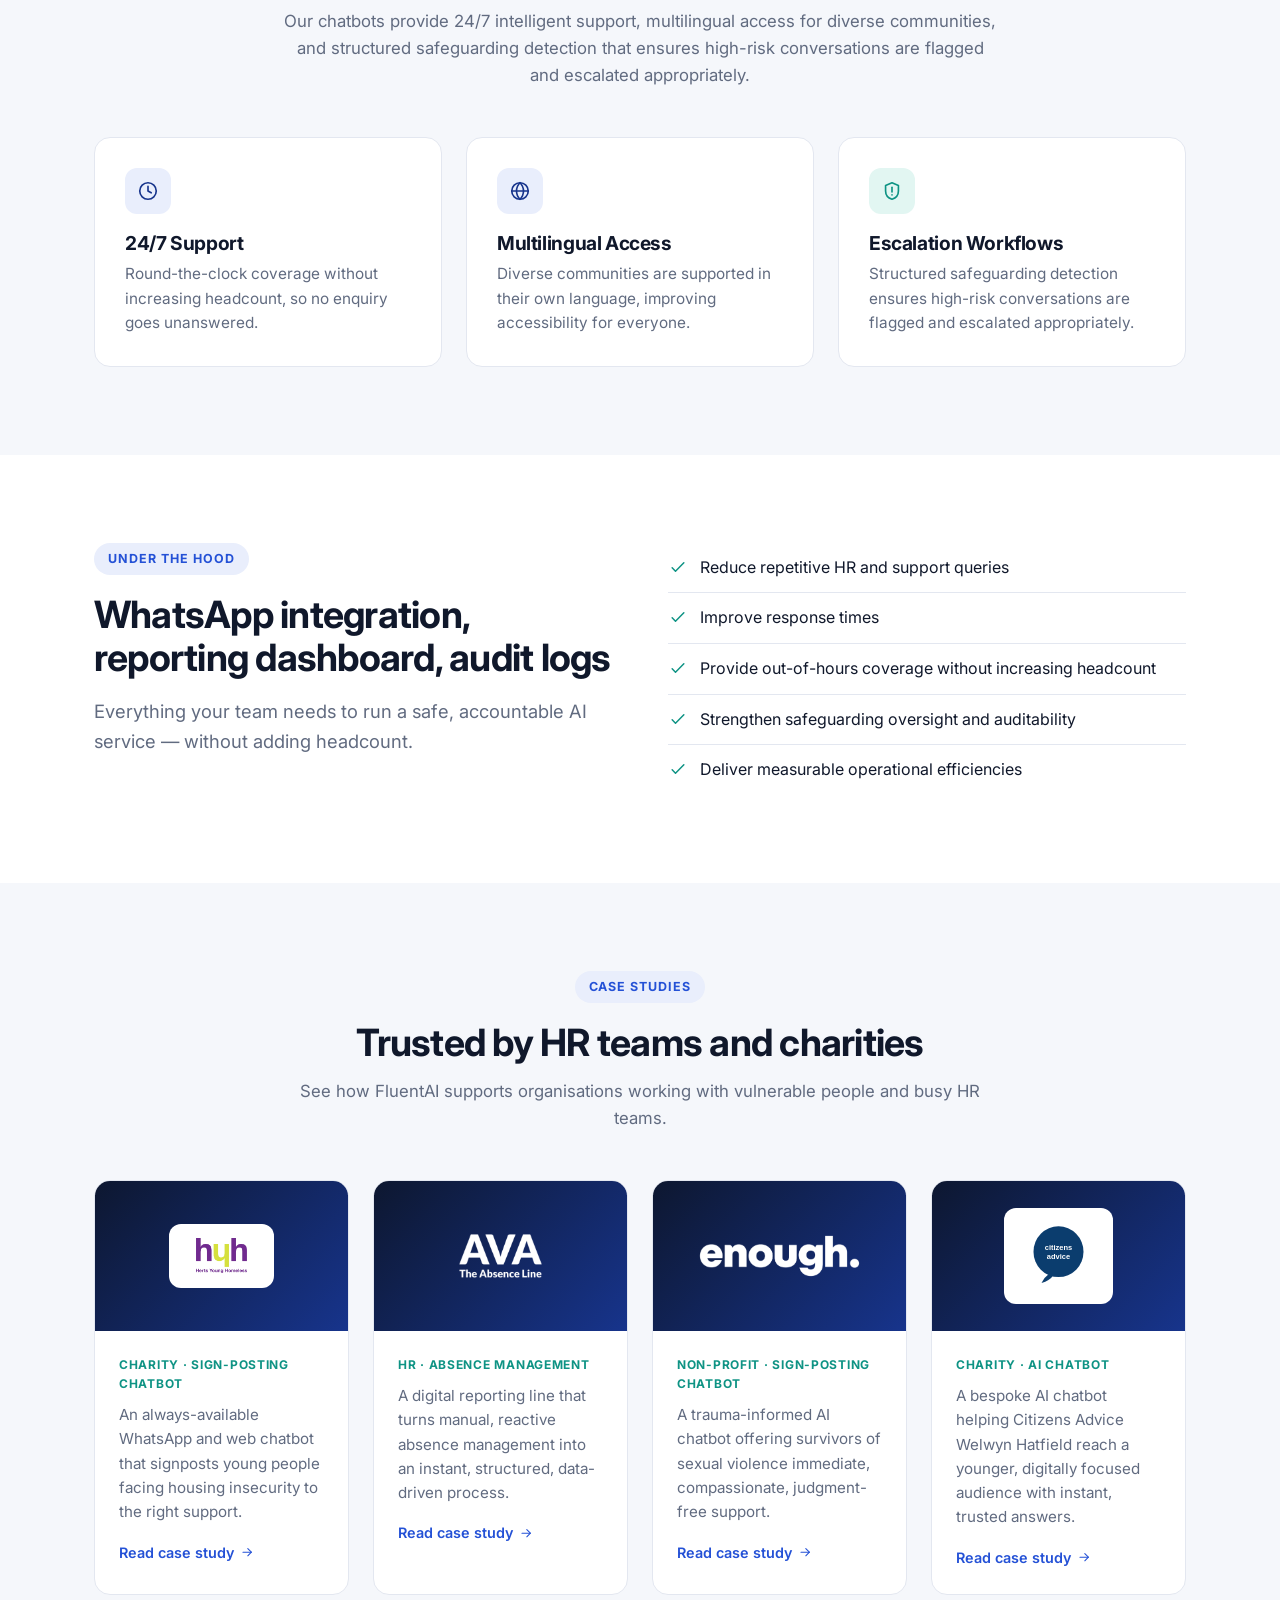
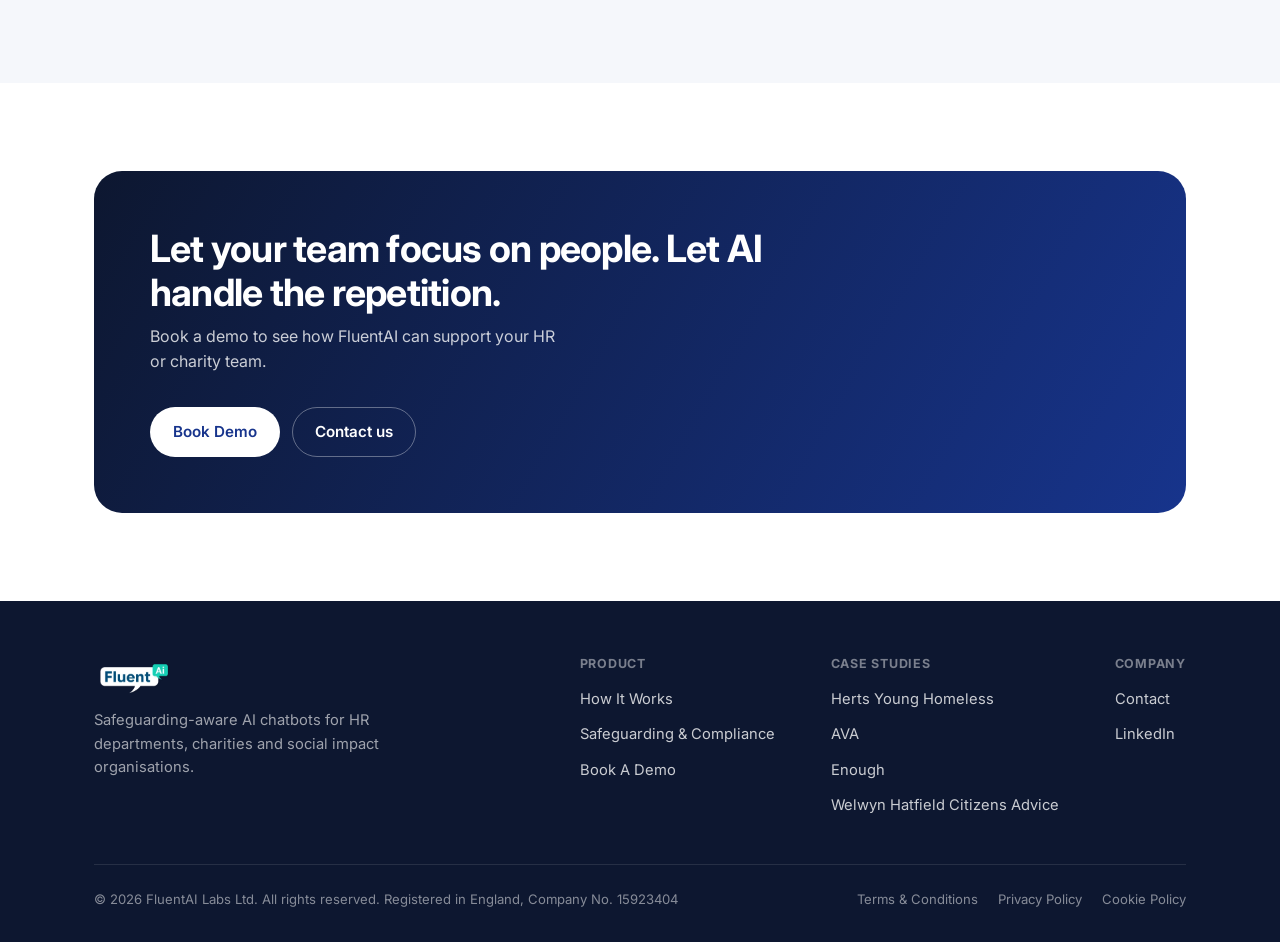
==== commit 8fc75130: "Fix the PageSpeed Insights image and heading-order diagnostics Resizes the oversized logo images to " ====
--- a/index.html
+++ b/index.html
@@ -19,7 +19,7 @@
   <header class="site-header">
     <div class="container">
       <a class="brand" href="/">
-        <img src="/assets/logo.webp" alt="FluentAI" class="brand-logo">
+        <img width="264" height="114" src="/assets/logo.webp" alt="FluentAI" class="brand-logo">
       </a>
 
       <nav class="nav-primary" aria-label="Primary">
@@ -92,7 +92,7 @@
           <p>Unlike generic AI tools, our systems are structured around governance, safeguarding and controlled escalation workflows.</p>
         </div>
         <div class="stat-panel">
-          <h4>Built for regulated environments</h4>
+          <h3>Built for regulated environments</h3>
           <ul class="check-list">
             <li><svg class="icon"><use href="/assets/icons.svg#icon-check"></use></svg> Governance-led chatbot design</li>
             <li><svg class="icon"><use href="/assets/icons.svg#icon-check"></use></svg> Safeguarding detection &amp; escalation</li>
@@ -157,7 +157,7 @@
         <div class="grid grid-4">
           <a class="case-card" href="/case-studies/herts-young-homeless">
             <div class="case-media">
-              <span class="logo-chip"><img src="/assets/clients/hyh-logo.webp" alt="Herts Young Homeless" class="client-logo"></span>
+              <span class="logo-chip"><img width="194" height="132" src="/assets/clients/hyh-logo.webp" alt="Herts Young Homeless" class="client-logo"></span>
             </div>
             <div class="case-body">
               <span class="case-tag">Charity · Sign-posting chatbot</span>
@@ -167,7 +167,7 @@
           </a>
           <a class="case-card" href="/case-studies/ava">
             <div class="case-media">
-              <img src="/assets/clients/ava-logo.webp" alt="AVA" class="client-logo">
+              <img width="250" height="132" src="/assets/clients/ava-logo.webp" alt="AVA" class="client-logo">
             </div>
             <div class="case-body">
               <span class="case-tag">HR · Absence management</span>
@@ -177,7 +177,7 @@
           </a>
           <a class="case-card" href="/case-studies/enough">
             <div class="case-media">
-              <img src="/assets/clients/enough-logo-white.webp" alt="Enough" class="client-logo">
+              <img width="489" height="132" src="/assets/clients/enough-logo-white.webp" alt="Enough" class="client-logo">
             </div>
             <div class="case-body">
               <span class="case-tag">Non-profit · Sign-posting chatbot</span>
@@ -187,7 +187,7 @@
           </a>
           <a class="case-card" href="/case-studies/welwyn-hatfield-citizens-advice">
             <div class="case-media">
-              <span class="logo-chip"><img src="/assets/clients/citizens-advice-logo.svg" alt="Citizens Advice" class="client-logo client-logo--mark"></span>
+              <span class="logo-chip"><img width="220" height="240" src="/assets/clients/citizens-advice-logo.svg" alt="Citizens Advice" class="client-logo client-logo--mark"></span>
             </div>
             <div class="case-body">
               <span class="case-tag">Charity · AI chatbot</span>
@@ -220,13 +220,13 @@
       <div class="footer-top">
         <div class="footer-brand">
           <a class="brand" href="/">
-            <img src="/assets/logo-reverse.png" alt="FluentAI" class="brand-logo">
+            <img width="233" height="114" src="/assets/logo-reverse.webp" alt="FluentAI" class="brand-logo">
           </a>
           <p>Safeguarding-aware AI chatbots for HR departments, charities and social impact organisations.</p>
         </div>
         <div class="footer-cols">
           <div class="footer-col">
-            <h4>Product</h4>
+            <h3>Product</h3>
             <ul>
               <li><a href="/how-it-works">How It Works</a></li>
               <li><a href="/safeguarding-compliance">Safeguarding &amp; Compliance</a></li>
@@ -234,7 +234,7 @@
             </ul>
           </div>
           <div class="footer-col">
-            <h4>Case Studies</h4>
+            <h3>Case Studies</h3>
             <ul>
               <li><a href="/case-studies/herts-young-homeless">Herts Young Homeless</a></li>
               <li><a href="/case-studies/ava">AVA</a></li>
@@ -243,7 +243,7 @@
             </ul>
           </div>
           <div class="footer-col">
-            <h4>Company</h4>
+            <h3>Company</h3>
             <ul>
               <li><a href="/contact">Contact</a></li>
               <li><a href="https://www.linkedin.com/in/tidunton/">LinkedIn</a></li>
--- a/css/styles.css
+++ b/css/styles.css
@@ -414,7 +414,7 @@
   border-radius: var(--radius-lg);
   padding: 34px;
 }
-.stat-panel h4 {
+.stat-panel h3 {
   font-size: 0.78rem;
   text-transform: uppercase;
   letter-spacing: 0.08em;
@@ -761,7 +761,7 @@
 .footer-brand .brand { color: #fff; margin-bottom: 14px; }
 .footer-brand p { color: rgba(255,255,255,0.6); font-size: 0.92rem; }
 .footer-cols { display: flex; gap: 56px; flex-wrap: wrap; }
-.footer-col h4 {
+.footer-col h3 {
   font-size: 0.78rem;
   text-transform: uppercase;
   letter-spacing: 0.06em;
